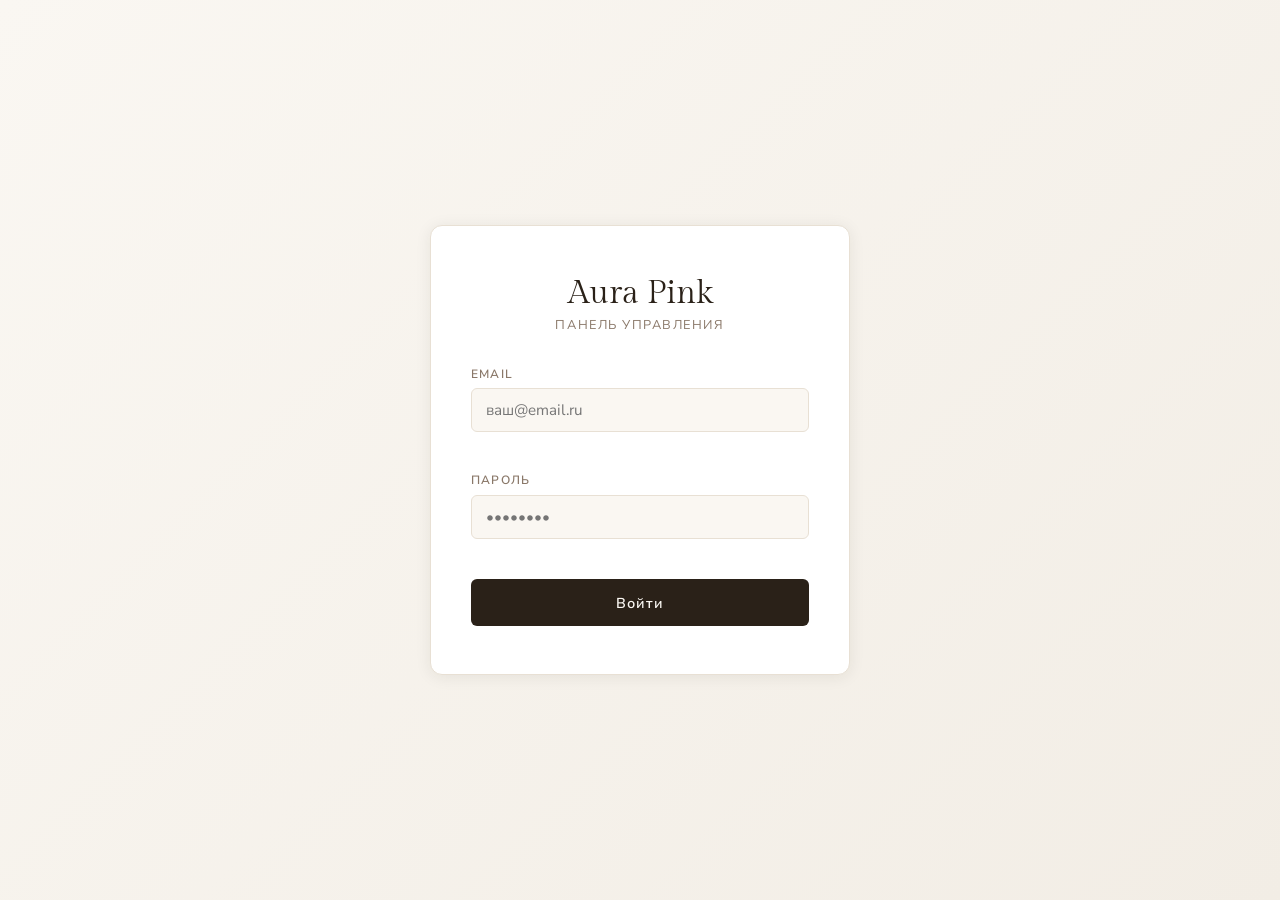
==== admin.html @ f84eacfd "Add files via upload" ====
<!DOCTYPE html>
<html lang="ru">
<head>
  <!-- Yandex.Metrika counter -->
  <script type="text/javascript">
    (function(m,e,t,r,i,k,a){
      m[i]=m[i]||function(){(m[i].a=m[i].a||[]).push(arguments)};
      m[i].l=1*new Date();
      for (var j = 0; j < document.scripts.length; j++) {if (document.scripts[j].src === r) { return; }}
      k=e.createElement(t),a=e.getElementsByTagName(t)[0],k.async=1,k.src=r,a.parentNode.insertBefore(k,a)
    })(window, document,'script','https://mc.yandex.ru/metrika/tag.js?id=109393999','ym');
    ym(109393999, 'init', {ssr:true, webvisor:true, clickmap:true, ecommerce:'dataLayer', referrer: document.referrer, url: location.href, accurateTrackBounce:true, trackLinks:true});
  </script>
  <noscript><div><img src="https://mc.yandex.ru/watch/109393999" style="position:absolute; left:-9999px;" alt="" /></div></noscript>
  <!-- /Yandex.Metrika counter -->
  <meta charset="UTF-8" />
  <meta name="viewport" content="width=device-width, initial-scale=1.0" />
  <title>Aura Pink — Админ панель</title>
  <link rel="preconnect" href="https://fonts.googleapis.com" />
  <link href="https://fonts.googleapis.com/css2?family=Gilda+Display&family=Nunito+Sans:wght@300;400;600&display=swap" rel="stylesheet" />
  <style>
    *, *::before, *::after { box-sizing: border-box; margin: 0; padding: 0; }

    :root {
      --cream:      #FAF7F2;
      --cream-dark: #F2EDE5;
      --parchment:  #E8E0D4;
      --warm-200:   #B8A99A;
      --warm-400:   #8A7869;
      --ink:        #2A2118;
      --ink-soft:   #473A30;
      --rose:       #C4927A;
      --rose-light: #E8C4B4;
      --surface:    #FFFFFF;
      --border:     #E8E0D4;
      --red:        #C0392B;
      --green:      #27AE60;
      --font-display: 'Gilda Display', Georgia, serif;
      --font-body:    'Nunito Sans', sans-serif;
      --radius:     6px;
      --shadow:     0 2px 16px rgba(42,33,24,.08);
    }

    body {
      font-family: var(--font-body);
      background: var(--cream);
      color: var(--ink);
      min-height: 100vh;
    }

    /* ── LOGIN ── */
    #login-screen {
      min-height: 100vh;
      display: flex;
      align-items: center;
      justify-content: center;
      background: linear-gradient(135deg, var(--cream) 0%, var(--cream-dark) 100%);
    }

    .login-card {
      background: var(--surface);
      border: 1px solid var(--border);
      border-radius: 12px;
      padding: 3rem 2.5rem;
      width: 100%;
      max-width: 420px;
      box-shadow: var(--shadow);
      text-align: center;
    }

    .login-logo {
      font-family: var(--font-display);
      font-size: 2rem;
      color: var(--ink);
      margin-bottom: 0.25rem;
    }

    .login-subtitle {
      font-size: 0.8rem;
      letter-spacing: 0.12em;
      text-transform: uppercase;
      color: var(--warm-400);
      margin-bottom: 2rem;
    }

    .login-card label {
      display: block;
      font-size: 0.75rem;
      font-weight: 600;
      letter-spacing: 0.1em;
      text-transform: uppercase;
      color: var(--warm-400);
      margin-bottom: 0.4rem;
      text-align: left;
    }

    .login-card input {
      width: 100%;
      padding: 0.75rem 1rem;
      border: 1.5px solid var(--border);
      border-radius: var(--radius);
      font-family: var(--font-body);
      font-size: 1rem;
      color: var(--ink);
      background: var(--cream);
      margin-bottom: 1.25rem;
      transition: border-color .2s;
    }

    .login-card input:focus {
      outline: none;
      border-color: var(--rose);
    }

    .btn-primary {
      width: 100%;
      padding: 0.85rem;
      background: var(--ink);
      color: var(--cream);
      border: none;
      border-radius: var(--radius);
      font-family: var(--font-body);
      font-size: 0.9rem;
      font-weight: 600;
      letter-spacing: 0.06em;
      cursor: pointer;
      transition: background .2s;
    }

    .btn-primary:hover { background: var(--ink-soft); }

    .login-error {
      color: var(--red);
      font-size: 0.85rem;
      margin-top: 0.75rem;
      display: none;
    }

    /* ── ADMIN ── */
    #admin-screen { display: none; }

    .admin-header {
      background: var(--ink);
      color: var(--cream);
      padding: 1rem 2rem;
      display: flex;
      align-items: center;
      justify-content: space-between;
    }

    .admin-header-logo {
      font-family: var(--font-display);
      font-size: 1.4rem;
    }

    .admin-header-right {
      display: flex;
      align-items: center;
      gap: 1rem;
    }

    .admin-header-right span {
      font-size: 0.8rem;
      color: var(--warm-200);
    }

    .btn-logout {
      padding: 0.4rem 1rem;
      background: transparent;
      color: var(--cream);
      border: 1px solid rgba(255,255,255,.3);
      border-radius: var(--radius);
      font-family: var(--font-body);
      font-size: 0.8rem;
      cursor: pointer;
      transition: border-color .2s;
    }

    .btn-logout:hover { border-color: rgba(255,255,255,.7); }

    .admin-body {
      max-width: 1100px;
      margin: 0 auto;
      padding: 2rem 1.5rem;
    }

    .admin-top {
      display: flex;
      align-items: center;
      justify-content: space-between;
      margin-bottom: 2rem;
    }

    .admin-title {
      font-family: var(--font-display);
      font-size: 1.8rem;
      color: var(--ink);
    }

    .btn-add {
      display: inline-flex;
      align-items: center;
      gap: 0.5rem;
      padding: 0.7rem 1.5rem;
      background: var(--rose);
      color: var(--surface);
      border: none;
      border-radius: var(--radius);
      font-family: var(--font-body);
      font-size: 0.9rem;
      font-weight: 600;
      cursor: pointer;
      transition: background .2s;
    }

    .btn-add:hover { background: #b07e68; }

    /* ── STATS ── */
    .admin-stats {
      display: grid;
      grid-template-columns: repeat(3, 1fr);
      gap: 1rem;
      margin-bottom: 2rem;
    }

    .stat-card {
      background: var(--surface);
      border: 1px solid var(--border);
      border-radius: var(--radius);
      padding: 1.25rem 1.5rem;
    }

    .stat-label {
      font-size: 0.75rem;
      font-weight: 600;
      letter-spacing: 0.1em;
      text-transform: uppercase;
      color: var(--warm-400);
      margin-bottom: 0.4rem;
    }

    .stat-value {
      font-family: var(--font-display);
      font-size: 2rem;
      color: var(--ink);
    }

    /* ── TABLE ── */
    .products-table-wrap {
      background: var(--surface);
      border: 1px solid var(--border);
      border-radius: var(--radius);
      overflow: hidden;
      box-shadow: var(--shadow);
    }

    .products-table {
      width: 100%;
      border-collapse: collapse;
    }

    .products-table th {
      background: var(--cream-dark);
      padding: 0.85rem 1rem;
      text-align: left;
      font-size: 0.72rem;
      font-weight: 600;
      letter-spacing: 0.1em;
      text-transform: uppercase;
      color: var(--warm-400);
      border-bottom: 1px solid var(--border);
    }

    .products-table td {
      padding: 0.9rem 1rem;
      border-bottom: 1px solid var(--parchment);
      vertical-align: middle;
      font-size: 0.9rem;
    }

    .products-table tr:last-child td { border-bottom: none; }
    .products-table tr:hover td { background: var(--cream); }

    .product-thumb {
      width: 52px;
      height: 52px;
      border-radius: 4px;
      object-fit: cover;
      background: var(--parchment);
      display: block;
    }

    .product-thumb-placeholder {
      width: 52px;
      height: 52px;
      border-radius: 4px;
      background: var(--parchment);
      display: flex;
      align-items: center;
      justify-content: center;
      color: var(--warm-200);
      font-size: 1.2rem;
    }

    .badge-in { color: var(--green); font-size: 0.78rem; font-weight: 600; }
    .badge-out { color: var(--red); font-size: 0.78rem; font-weight: 600; }

    .table-actions { display: flex; gap: 0.5rem; }

    .btn-edit, .btn-delete {
      padding: 0.35rem 0.8rem;
      border-radius: 4px;
      font-family: var(--font-body);
      font-size: 0.78rem;
      font-weight: 600;
      cursor: pointer;
      border: 1.5px solid;
      transition: all .2s;
    }

    .btn-edit {
      background: transparent;
      color: var(--ink);
      border-color: var(--warm-200);
    }
    .btn-edit:hover { border-color: var(--ink); }

    .btn-delete {
      background: transparent;
      color: var(--red);
      border-color: rgba(192,57,43,.3);
    }
    .btn-delete:hover { background: var(--red); color: #fff; border-color: var(--red); }

    .empty-state {
      text-align: center;
      padding: 4rem 2rem;
      color: var(--warm-400);
    }

    .empty-state p { margin-bottom: 1rem; font-size: 1rem; }

    /* ── MODAL ── */
    .modal-overlay {
      position: fixed;
      inset: 0;
      background: rgba(42,33,24,.5);
      z-index: 1000;
      display: flex;
      align-items: center;
      justify-content: center;
      padding: 1rem;
      opacity: 0;
      visibility: hidden;
      transition: all .25s;
    }

    .modal-overlay.open {
      opacity: 1;
      visibility: visible;
    }

    .modal {
      background: var(--surface);
      border-radius: 12px;
      width: 100%;
      max-width: 560px;
      max-height: 90vh;
      overflow-y: auto;
      box-shadow: 0 8px 48px rgba(42,33,24,.2);
      transform: translateY(16px);
      transition: transform .25s;
    }

    .modal-overlay.open .modal { transform: translateY(0); }

    .modal-header {
      padding: 1.5rem 2rem;
      border-bottom: 1px solid var(--border);
      display: flex;
      align-items: center;
      justify-content: space-between;
    }

    .modal-title {
      font-family: var(--font-display);
      font-size: 1.4rem;
    }

    .modal-close {
      background: none;
      border: none;
      font-size: 1.4rem;
      color: var(--warm-400);
      cursor: pointer;
      line-height: 1;
      padding: 0.25rem;
    }

    .modal-close:hover { color: var(--ink); }

    .modal-body { padding: 1.5rem 2rem 2rem; }

    .form-row {
      display: grid;
      grid-template-columns: 1fr 1fr;
      gap: 1rem;
    }

    .form-group {
      margin-bottom: 1.25rem;
    }

    .form-group label {
      display: block;
      font-size: 0.75rem;
      font-weight: 600;
      letter-spacing: 0.1em;
      text-transform: uppercase;
      color: var(--warm-400);
      margin-bottom: 0.4rem;
    }

    .form-group input,
    .form-group textarea,
    .form-group select {
      width: 100%;
      padding: 0.7rem 0.9rem;
      border: 1.5px solid var(--border);
      border-radius: var(--radius);
      font-family: var(--font-body);
      font-size: 0.95rem;
      color: var(--ink);
      background: var(--cream);
      transition: border-color .2s;
    }

    .form-group input:focus,
    .form-group textarea:focus,
    .form-group select:focus {
      outline: none;
      border-color: var(--rose);
    }

    .form-group textarea { resize: vertical; min-height: 80px; }

    .form-check {
      display: flex;
      align-items: center;
      gap: 0.6rem;
      cursor: pointer;
      font-size: 0.9rem;
    }

    .form-check input[type=checkbox] {
      width: 18px;
      height: 18px;
      accent-color: var(--rose);
    }

    .modal-footer {
      display: flex;
      gap: 0.75rem;
      justify-content: flex-end;
      padding-top: 1rem;
      border-top: 1px solid var(--border);
      margin-top: 1.5rem;
    }

    .btn-cancel {
      padding: 0.7rem 1.5rem;
      background: transparent;
      color: var(--ink);
      border: 1.5px solid var(--warm-200);
      border-radius: var(--radius);
      font-family: var(--font-body);
      font-size: 0.9rem;
      cursor: pointer;
    }

    .btn-save {
      padding: 0.7rem 1.5rem;
      background: var(--ink);
      color: var(--cream);
      border: none;
      border-radius: var(--radius);
      font-family: var(--font-body);
      font-size: 0.9rem;
      font-weight: 600;
      cursor: pointer;
      transition: background .2s;
    }

    .btn-save:hover { background: var(--ink-soft); }
    .btn-save:disabled { opacity: .6; cursor: not-allowed; }

    /* ── TOAST ── */
    .toast {
      position: fixed;
      bottom: 2rem;
      right: 2rem;
      background: var(--ink);
      color: var(--cream);
      padding: 0.85rem 1.5rem;
      border-radius: var(--radius);
      font-size: 0.9rem;
      z-index: 2000;
      transform: translateY(100px);
      opacity: 0;
      transition: all .3s;
    }

    .toast.show { transform: translateY(0); opacity: 1; }
    .toast.success { background: var(--green); }
    .toast.error { background: var(--red); }

    /* ── IMAGE PREVIEW ── */
    .img-preview {
      margin-top: 0.5rem;
      width: 100%;
      height: 120px;
      border-radius: var(--radius);
      background: var(--parchment);
      background-size: cover;
      background-position: center;
      border: 1px solid var(--border);
      display: flex;
      align-items: center;
      justify-content: center;
      color: var(--warm-200);
      font-size: 0.8rem;
    }

    @media (max-width: 640px) {
      .admin-stats { grid-template-columns: 1fr; }
      .form-row { grid-template-columns: 1fr; }
      .admin-top { flex-direction: column; gap: 1rem; align-items: flex-start; }
      .products-table th:nth-child(2),
      .products-table td:nth-child(2) { display: none; }
    }

    /* ── UPLOAD ── */
    .upload-area {
      border: 2px dashed var(--border);
      border-radius: var(--radius);
      cursor: pointer;
      transition: border-color .2s;
      position: relative;
      overflow: hidden;
      min-height: 130px;
    }
    .upload-area:hover { border-color: var(--rose); }
    .upload-placeholder {
      display: flex;
      flex-direction: column;
      align-items: center;
      justify-content: center;
      gap: 0.5rem;
      padding: 2rem;
      text-align: center;
    }
    .upload-placeholder p { font-size: 0.9rem; color: var(--warm-400); }
    .upload-placeholder span { font-size: 0.75rem; color: var(--warm-200); }
    .img-preview {
      position: relative;
      width: 100%;
      height: 160px;
    }
    .upload-remove {
      position: absolute;
      top: 8px; right: 8px;
      background: rgba(42,33,24,.7);
      color: #fff;
      border: none;
      border-radius: 50%;
      width: 26px; height: 26px;
      font-size: 0.75rem;
      cursor: pointer;
      display: flex; align-items: center; justify-content: center;
    }
    .upload-progress {
      padding: 1rem 1.5rem;
      display: flex;
      flex-direction: column;
      gap: 0.5rem;
      align-items: center;
    }
    .upload-progress-bar {
      width: 100%;
      height: 4px;
      background: var(--parchment);
      border-radius: 2px;
      overflow: hidden;
      position: relative;
    }
    .upload-progress-bar::after {
      content: '';
      position: absolute;
      left: -100%;
      top: 0;
      height: 100%;
      width: 100%;
      background: var(--rose);
      animation: uploadSlide 1s ease-in-out infinite;
    }
    @keyframes uploadSlide {
      to { left: 100%; }
    }
    #upload-progress-text { font-size: 0.8rem; color: var(--warm-400); }

    /* ── TABS ── */
    .admin-tabs {
      display: flex;
      gap: 0;
      border-bottom: 1px solid var(--border);
      margin-bottom: 0;
    }
    .admin-tab {
      padding: 0.75rem 1.5rem;
      background: none;
      border: none;
      border-bottom: 2px solid transparent;
      font-family: var(--font-body);
      font-size: 0.85rem;
      font-weight: 600;
      letter-spacing: 0.06em;
      text-transform: uppercase;
      color: var(--warm-400);
      cursor: pointer;
      transition: color .2s, border-color .2s;
      margin-bottom: -1px;
    }
    .admin-tab.active {
      color: var(--ink);
      border-bottom-color: var(--rose);
    }
    .admin-tab:hover { color: var(--ink); }

    /* ── IMG UPLOAD ── */
    .img-section-block {
      background: var(--surface);
      border: 1px solid var(--border);
      border-radius: var(--radius);
      padding: 1.5rem;
      margin-bottom: 1.5rem;
    }
    .img-upload-grid {
      display: grid;
      grid-template-columns: repeat(3, 1fr);
      gap: 1rem;
    }
    .img-upload-card {
      border: 1px solid var(--border);
      border-radius: var(--radius);
      overflow: hidden;
      background: var(--cream);
    }
    .img-upload-preview {
      width: 100%;
      aspect-ratio: 3/4;
      background: var(--cream-dark);
      background-size: cover;
      background-position: center;
      position: relative;
      display: flex;
      align-items: center;
      justify-content: center;
      color: var(--warm-200);
      font-size: 2rem;
    }
    .img-upload-preview::after {
      content: '📷';
      font-size: 1.5rem;
      opacity: 0.4;
    }
    .img-upload-preview.has-image::after { display: none; }
    .img-upload-info {
      padding: 0.75rem;
      display: flex;
      flex-direction: column;
      gap: 0.5rem;
    }
    .img-upload-name {
      font-size: 0.8rem;
      font-weight: 600;
      color: var(--ink);
    }
    .img-upload-btn {
      padding: 0.4rem 0.75rem;
      background: var(--ink);
      color: var(--cream);
      border: none;
      border-radius: 4px;
      font-family: var(--font-body);
      font-size: 0.75rem;
      font-weight: 600;
      cursor: pointer;
      transition: background .2s;
      text-align: center;
    }
    .img-upload-btn:hover { background: var(--rose); }
    .img-upload-btn:disabled { opacity: .6; cursor: not-allowed; }

    @media (max-width: 640px) {
      .img-upload-grid { grid-template-columns: repeat(2, 1fr); }
    }
  </style>
</head>
<body>

<!-- ── ЭКРАН ВХОДА ── -->
<div id="login-screen">
  <div class="login-card">
    <p class="login-logo">Aura Pink</p>
    <p class="login-subtitle">Панель управления</p>
    <div class="form-group">
      <label for="login-email">Email</label>
      <input type="email" id="login-email" placeholder="ваш@email.ru" autocomplete="email" />
    </div>
    <div class="form-group">
      <label for="login-password">Пароль</label>
      <input type="password" id="login-password" placeholder="••••••••" autocomplete="current-password" />
    </div>
    <button class="btn-primary" id="login-btn">Войти</button>
    <p class="login-error" id="login-error">Неверный email или пароль</p>
  </div>
</div>

<!-- ── АДМИН ПАНЕЛЬ ── -->
<div id="admin-screen">
  <header class="admin-header">
    <a href="index.html" class="admin-header-logo" target="_blank" title="Открыть сайт" style="text-decoration:none;display:inline-flex;align-items:center;gap:0.5rem;opacity:1;transition:opacity .2s;" onmouseover="this.style.opacity='0.7'" onmouseout="this.style.opacity='1'">Aura Pink <svg width="12" height="12" viewBox="0 0 24 24" fill="none" stroke="currentColor" stroke-width="2" style="opacity:.6"><path d="M18 13v6a2 2 0 01-2 2H5a2 2 0 01-2-2V8a2 2 0 012-2h6"/><polyline points="15 3 21 3 21 9"/><line x1="10" y1="14" x2="21" y2="3"/></svg></a>
    <div class="admin-header-right">
      <span id="admin-email-label"></span>
      <button class="btn-logout" id="logout-btn">Выйти</button>
    </div>
  </header>

  <div class="admin-body">
    <!-- Tabs -->
    <div class="admin-tabs">
      <button class="admin-tab active" id="tab-products" onclick="switchTab('products')">Товары</button>
      <button class="admin-tab" id="tab-images" onclick="switchTab('images')">Изображения сайта</button>
      <button class="admin-tab" id="tab-chats" onclick="switchTab('chats')">Чаты <span id="chats-badge" style="display:none;background:#c4a0a0;color:#fff;border-radius:999px;padding:1px 7px;font-size:0.7rem;margin-left:4px;"></span></button>
    </div>

    <div id="products-section">
    <div class="admin-top">
      <h1 class="admin-title">Управление товарами</h1>
      <button class="btn-add" id="add-product-btn">
        <svg width="16" height="16" viewBox="0 0 16 16" fill="none"><path d="M8 3v10M3 8h10" stroke="currentColor" stroke-width="2" stroke-linecap="round"/></svg>
        Добавить товар
      </button>
    </div>

    <div class="admin-stats">
      <div class="stat-card">
        <p class="stat-label">Всего товаров</p>
        <p class="stat-value" id="stat-total">—</p>
      </div>
      <div class="stat-card">
        <p class="stat-label">В наличии</p>
        <p class="stat-value" id="stat-in-stock">—</p>
      </div>
      <div class="stat-card">
        <p class="stat-label">Нет в наличии</p>
        <p class="stat-value" id="stat-out">—</p>
      </div>
    </div>

    <div class="products-table-wrap">
      <table class="products-table">
        <thead>
          <tr>
            <th>Фото</th>
            <th>Название</th>
            <th>Категория</th>
            <th>Цена</th>
            <th>Наличие</th>
            <th>Действия</th>
          </tr>
        </thead>
        <tbody id="products-tbody">
          <tr><td colspan="6"><div class="empty-state"><p>Загрузка...</p></div></td></tr>
        </tbody>
      </table>
    </div>
  </div>
</div>

</div><!-- /products-section -->

<!-- ── СЕКЦИЯ ИЗОБРАЖЕНИЙ САЙТА ── -->
<div id="images-section" style="display:none">
  <div class="admin-body">
    <div class="admin-top">
      <h1 class="admin-title">Изображения сайта</h1>
    </div>
    <p style="color:var(--warm-400);font-size:.9rem;margin-bottom:1.5rem">Загрузите фотографии — они сразу появятся на главной странице.</p>

    <div class="img-section-block">
      <p class="stat-label" style="margin-bottom:1rem">Карточки категорий</p>
      <div class="img-upload-grid">
        <div class="img-upload-card" data-slot="category-dress">
          <div class="img-upload-preview" id="prev-category-dress"></div>
          <div class="img-upload-info">
            <p class="img-upload-name">Платья</p>
            <button class="img-upload-btn">Загрузить фото</button>
            <input type="file" accept="image/*" class="img-file-input" style="display:none" />
          </div>
        </div>
        <div class="img-upload-card" data-slot="category-suit">
          <div class="img-upload-preview" id="prev-category-suit"></div>
          <div class="img-upload-info">
            <p class="img-upload-name">Костюмы</p>
            <button class="img-upload-btn">Загрузить фото</button>
            <input type="file" accept="image/*" class="img-file-input" style="display:none" />
          </div>
        </div>
        <div class="img-upload-card" data-slot="category-blouse">
          <div class="img-upload-preview" id="prev-category-blouse"></div>
          <div class="img-upload-info">
            <p class="img-upload-name">Блузы &amp; Рубашки</p>
            <button class="img-upload-btn">Загрузить фото</button>
            <input type="file" accept="image/*" class="img-file-input" style="display:none" />
          </div>
        </div>
      </div>
    </div>

    <div class="img-section-block">
      <p class="stat-label" style="margin-bottom:1rem">Блок «О марке»</p>
      <div class="img-upload-grid" style="grid-template-columns:repeat(1,280px)">
        <div class="img-upload-card" data-slot="about-main">
          <div class="img-upload-preview" id="prev-about-main"></div>
          <div class="img-upload-info">
            <p class="img-upload-name">Главное фото</p>
            <button class="img-upload-btn">Загрузить фото</button>
            <input type="file" accept="image/*" class="img-file-input" style="display:none" />
          </div>
        </div>
      </div>
    </div>

    <div class="img-section-block">
      <p class="stat-label" style="margin-bottom:1rem">Lookbook SS'26 (карусель)</p>
      <div class="img-upload-grid">
        <div class="img-upload-card" data-slot="look-1">
          <div class="img-upload-preview" id="prev-look-1"></div>
          <div class="img-upload-info"><p class="img-upload-name">Образ 1</p><button class="img-upload-btn">Загрузить фото</button><input type="file" accept="image/*" class="img-file-input" style="display:none" /></div>
        </div>
        <div class="img-upload-card" data-slot="look-2">
          <div class="img-upload-preview" id="prev-look-2"></div>
          <div class="img-upload-info"><p class="img-upload-name">Образ 2</p><button class="img-upload-btn">Загрузить фото</button><input type="file" accept="image/*" class="img-file-input" style="display:none" /></div>
        </div>
        <div class="img-upload-card" data-slot="look-3">
          <div class="img-upload-preview" id="prev-look-3"></div>
          <div class="img-upload-info"><p class="img-upload-name">Образ 3</p><button class="img-upload-btn">Загрузить фото</button><input type="file" accept="image/*" class="img-file-input" style="display:none" /></div>
        </div>
        <div class="img-upload-card" data-slot="look-4">
          <div class="img-upload-preview" id="prev-look-4"></div>
          <div class="img-upload-info"><p class="img-upload-name">Образ 4</p><button class="img-upload-btn">Загрузить фото</button><input type="file" accept="image/*" class="img-file-input" style="display:none" /></div>
        </div>
        <div class="img-upload-card" data-slot="look-5">
          <div class="img-upload-preview" id="prev-look-5"></div>
          <div class="img-upload-info"><p class="img-upload-name">Образ 5</p><button class="img-upload-btn">Загрузить фото</button><input type="file" accept="image/*" class="img-file-input" style="display:none" /></div>
        </div>
        <div class="img-upload-card" data-slot="look-6">
          <div class="img-upload-preview" id="prev-look-6"></div>
          <div class="img-upload-info"><p class="img-upload-name">Образ 6</p><button class="img-upload-btn">Загрузить фото</button><input type="file" accept="image/*" class="img-file-input" style="display:none" /></div>
        </div>
      </div>
    </div>
<!-- ── МОДАЛКА ТОВАРА ── -->
<div class="modal-overlay" id="product-modal">
  <div class="modal">
    <div class="modal-header">
      <h2 class="modal-title" id="modal-title">Добавить товар</h2>
      <button class="modal-close" id="modal-close">✕</button>
    </div>
    <div class="modal-body">
      <input type="hidden" id="product-id" />

      <div class="form-group">
        <label for="product-name">Название *</label>
        <input type="text" id="product-name" placeholder="Платье летнее" />
      </div>

      <div class="form-group">
        <label for="product-description">Описание</label>
        <textarea id="product-description" placeholder="Лёгкое платье из натурального льна..."></textarea>
      </div>

      <div class="form-row">
        <div class="form-group">
          <label for="product-price">Цена (₽) *</label>
          <input type="number" id="product-price" placeholder="12900" min="0" />
        </div>
        <div class="form-group">
          <label for="product-old-price">Старая цена (₽)</label>
          <input type="number" id="product-old-price" placeholder="15000" min="0" />
        </div>
      </div>

      <div class="form-group">
        <label for="product-category">Категория</label>
        <select id="product-category">
          <option value="dress">Платья</option>
          <option value="suit">Костюмы</option>
          <option value="blouse">Блузы</option>
          <option value="skirt">Юбки</option>
          <option value="other">Другое</option>
        </select>
      </div>

      <div class="form-group">
        <label>Фото товара</label>
        <div class="upload-area" id="upload-area">
          <input type="file" id="product-image-file" accept="image/*" style="display:none" />
          <div class="upload-placeholder" id="upload-placeholder">
            <svg width="32" height="32" viewBox="0 0 32 32" fill="none"><path d="M16 4v16M8 12l8-8 8 8" stroke="#B8A99A" stroke-width="1.8" stroke-linecap="round" stroke-linejoin="round"/><path d="M4 24v2a2 2 0 002 2h20a2 2 0 002-2v-2" stroke="#B8A99A" stroke-width="1.8" stroke-linecap="round"/></svg>
            <p>Нажмите или перетащите фото</p>
            <span>JPG, PNG, WEBP до 5 MB</span>
          </div>
          <div class="img-preview" id="img-preview" style="display:none">
            <img id="img-preview-img" src="" alt="" style="width:100%;height:100%;object-fit:cover;border-radius:6px;" />
            <button type="button" class="upload-remove" id="upload-remove">✕</button>
          </div>
          <div class="upload-progress" id="upload-progress" style="display:none">
            <div class="upload-progress-bar" id="upload-progress-bar"></div>
            <span id="upload-progress-text">Загружаем...</span>
          </div>
        </div>
        <input type="hidden" id="product-image" />
      </div>

      <div class="form-group">
        <label class="form-check">
          <input type="checkbox" id="product-in-stock" checked />
          Товар в наличии
        </label>
      </div>

      <div class="modal-footer">
        <button class="btn-cancel" id="modal-cancel">Отмена</button>
        <button class="btn-save" id="modal-save">Сохранить</button>
      </div>
    </div>
  </div>
</div>

<!-- ── TOAST ── -->
<div class="toast" id="toast"></div>

<script>
  const SUPABASE_URL = 'https://acylsytogrgyesrcbthx.supabase.co';
  const SUPABASE_KEY = 'sb_publishable_sTp-NwKK2dqaMjjMDcqDsA_HSl45kVD';

  let accessToken = null;
  let products = [];
  let editingId = null;

  // ── API helpers ──────────────────────────────────────────
  async function apiPost(path, body) {
    const res = await fetch(`${SUPABASE_URL}${path}`, {
      method: 'POST',
      headers: {
        'Content-Type': 'application/json',
        'apikey': SUPABASE_KEY,
        'Authorization': `Bearer ${accessToken || SUPABASE_KEY}`
      },
      body: JSON.stringify(body)
    });
    return res;
  }

  async function apiGet(path) {
    const res = await fetch(`${SUPABASE_URL}${path}`, {
      headers: {
        'apikey': SUPABASE_KEY,
        'Authorization': `Bearer ${accessToken}`
      }
    });
    return res.json();
  }

  async function apiPatch(path, body) {
    return fetch(`${SUPABASE_URL}${path}`, {
      method: 'PATCH',
      headers: {
        'Content-Type': 'application/json',
        'apikey': SUPABASE_KEY,
        'Authorization': `Bearer ${accessToken}`,
        'Prefer': 'return=representation'
      },
      body: JSON.stringify(body)
    });
  }

  async function apiDelete(path) {
    return fetch(`${SUPABASE_URL}${path}`, {
      method: 'DELETE',
      headers: {
        'apikey': SUPABASE_KEY,
        'Authorization': `Bearer ${accessToken}`
      }
    });
  }

  // ── AUTH ─────────────────────────────────────────────────
  document.getElementById('login-btn').addEventListener('click', login);
  document.getElementById('login-password').addEventListener('keydown', e => {
    if (e.key === 'Enter') login();
  });

  async function login() {
    const email = document.getElementById('login-email').value.trim();
    const password = document.getElementById('login-password').value;
    const btn = document.getElementById('login-btn');
    const err = document.getElementById('login-error');

    btn.textContent = 'Входим...';
    btn.disabled = true;
    err.style.display = 'none';

    try {
      const res = await fetch(`${SUPABASE_URL}/auth/v1/token?grant_type=password`, {
        method: 'POST',
        headers: {
          'Content-Type': 'application/json',
          'apikey': SUPABASE_KEY
        },
        body: JSON.stringify({ email, password })
      });

      const data = await res.json();

      if (!res.ok || !data.access_token) {
        throw new Error('Неверные данные');
      }

      accessToken = data.access_token;
      document.getElementById('admin-email-label').textContent = email;
      document.getElementById('login-screen').style.display = 'none';
      document.getElementById('admin-screen').style.display = 'block';
      loadProducts();

    } catch {
      err.style.display = 'block';
    } finally {
      btn.textContent = 'Войти';
      btn.disabled = false;
    }
  }

  document.getElementById('logout-btn').addEventListener('click', () => {
    accessToken = null;
    document.getElementById('admin-screen').style.display = 'none';
    document.getElementById('login-screen').style.display = 'flex';
  });

  // ── PRODUCTS ─────────────────────────────────────────────
  async function loadProducts() {
    const data = await apiGet('/rest/v1/products?order=created_at.desc');
    products = Array.isArray(data) ? data : [];
    renderTable();
    updateStats();
  }

  function updateStats() {
    document.getElementById('stat-total').textContent = products.length;
    document.getElementById('stat-in-stock').textContent = products.filter(p => p.in_stock).length;
    document.getElementById('stat-out').textContent = products.filter(p => !p.in_stock).length;
  }

  function renderTable() {
    const tbody = document.getElementById('products-tbody');

    if (products.length === 0) {
      tbody.innerHTML = `<tr><td colspan="6"><div class="empty-state">
        <p>Товаров пока нет</p>
        <button class="btn-add" onclick="openModal()">Добавить первый товар</button>
      </div></td></tr>`;
      return;
    }

    tbody.innerHTML = products.map(p => `
      <tr>
        <td>
          ${p.image_url
            ? `<img src="${p.image_url}" class="product-thumb" alt="${p.name}" onerror="this.style.display='none'">`
            : `<div class="product-thumb-placeholder">📷</div>`}
        </td>
        <td><strong>${p.name}</strong>${p.description ? `<br><small style="color:#8A7869">${p.description.substring(0,40)}${p.description.length>40?'...':''}</small>` : ''}</td>
        <td>${categoryLabel(p.category)}</td>
        <td>
          <strong>${Number(p.price).toLocaleString('ru-RU')} ₽</strong>
          ${p.old_price ? `<br><small style="text-decoration:line-through;color:#B8A99A">${Number(p.old_price).toLocaleString('ru-RU')} ₽</small>` : ''}
        </td>
        <td>
          ${p.in_stock
            ? `<span class="badge-in">✓ Есть</span>`
            : `<span class="badge-out">✗ Нет</span>`}
        </td>
        <td>
          <div class="table-actions">
            <button class="btn-edit" onclick="openModal('${p.id}')">Изменить</button>
            <button class="btn-delete" onclick="deleteProduct('${p.id}', '${p.name}')">Удалить</button>
          </div>
        </td>
      </tr>
    `).join('');
  }

  function categoryLabel(cat) {
    const map = { dress: 'Платья', suit: 'Костюмы', blouse: 'Блузы', skirt: 'Юбки', other: 'Другое' };
    return map[cat] || cat || '—';
  }

  // ── MODAL ────────────────────────────────────────────────
  document.getElementById('add-product-btn').addEventListener('click', () => openModal());
  document.getElementById('modal-close').addEventListener('click', closeModal);
  document.getElementById('modal-cancel').addEventListener('click', closeModal);
  document.getElementById('modal-save').addEventListener('click', saveProduct);

  document.getElementById('product-modal').addEventListener('click', e => {
    if (e.target === e.currentTarget) closeModal();
  });

  // ── FILE UPLOAD ─────────────────────────────────────────
  const uploadArea = document.getElementById('upload-area');
  const fileInput = document.getElementById('product-image-file');

  uploadArea.addEventListener('click', e => {
    if (e.target.id === 'upload-remove') return;
    fileInput.click();
  });

  uploadArea.addEventListener('dragover', e => {
    e.preventDefault();
    uploadArea.style.borderColor = 'var(--rose)';
  });

  uploadArea.addEventListener('dragleave', () => {
    uploadArea.style.borderColor = '';
  });

  uploadArea.addEventListener('drop', e => {
    e.preventDefault();
    uploadArea.style.borderColor = '';
    const file = e.dataTransfer.files[0];
    if (file) handleFileSelect(file);
  });

  fileInput.addEventListener('change', e => {
    const file = e.target.files[0];
    if (file) handleFileSelect(file);
  });

  document.getElementById('upload-remove').addEventListener('click', () => {
    document.getElementById('product-image').value = '';
    document.getElementById('img-preview').style.display = 'none';
    document.getElementById('upload-placeholder').style.display = 'flex';
    fileInput.value = '';
  });

  function handleFileSelect(file) {
    if (file.size > 5 * 1024 * 1024) {
      showToast('Файл слишком большой (макс 5 MB)', 'error');
      return;
    }
    // Show local preview immediately
    const reader = new FileReader();
    reader.onload = e => {
      document.getElementById('img-preview-img').src = e.target.result;
      document.getElementById('img-preview').style.display = 'block';
      document.getElementById('upload-placeholder').style.display = 'none';
    };
    reader.readAsDataURL(file);
    // Store file for upload on save
    uploadArea._pendingFile = file;
  }

  async function uploadImageIfNeeded() {
    const file = uploadArea._pendingFile;
    if (!file) return document.getElementById('product-image').value || null;

    document.getElementById('upload-progress').style.display = 'flex';
    document.getElementById('img-preview').style.display = 'none';

    try {
      const ext = file.name.split('.').pop();
      const filename = `${Date.now()}-${Math.random().toString(36).slice(2)}.${ext}`;

      const res = await fetch(`${SUPABASE_URL}/storage/v1/object/products/${filename}`, {
        method: 'POST',
        headers: {
          'apikey': SUPABASE_KEY,
          'Authorization': `Bearer ${accessToken}`,
          'Content-Type': file.type,
          'x-upsert': 'true'
        },
        body: file
      });

      if (!res.ok) throw new Error('Ошибка загрузки фото');

      const publicUrl = `${SUPABASE_URL}/storage/v1/object/public/products/${filename}`;
      document.getElementById('product-image').value = publicUrl;
      uploadArea._pendingFile = null;

      document.getElementById('upload-progress').style.display = 'none';
      document.getElementById('img-preview').style.display = 'block';

      return publicUrl;
    } catch (err) {
      document.getElementById('upload-progress').style.display = 'none';
      document.getElementById('img-preview').style.display = 'block';
      showToast('Ошибка загрузки фото', 'error');
      return null;
    }
  }

  function openModal(id = null) {
    editingId = id;
    const modal = document.getElementById('product-modal');
    const title = document.getElementById('modal-title');

    if (id) {
      const p = products.find(x => x.id === id);
      if (!p) return;
      title.textContent = 'Редактировать товар';
      document.getElementById('product-id').value = p.id;
      document.getElementById('product-name').value = p.name;
      document.getElementById('product-description').value = p.description || '';
      document.getElementById('product-price').value = p.price;
      document.getElementById('product-old-price').value = p.old_price || '';
      document.getElementById('product-category').value = p.category || 'dress';
      document.getElementById('product-image').value = p.image_url || '';
      document.getElementById('product-in-stock').checked = p.in_stock;
      uploadArea._pendingFile = null;
      if (p.image_url) {
        document.getElementById('img-preview-img').src = p.image_url;
        document.getElementById('img-preview').style.display = 'block';
        document.getElementById('upload-placeholder').style.display = 'none';
      } else {
        document.getElementById('img-preview').style.display = 'none';
        document.getElementById('upload-placeholder').style.display = 'flex';
      }
    } else {
      title.textContent = 'Добавить товар';
      document.getElementById('product-id').value = '';
      document.getElementById('product-name').value = '';
      document.getElementById('product-description').value = '';
      document.getElementById('product-price').value = '';
      document.getElementById('product-old-price').value = '';
      document.getElementById('product-category').value = 'dress';
      document.getElementById('product-image').value = '';
      document.getElementById('product-in-stock').checked = true;
      document.getElementById('img-preview').style.display = 'none';
      document.getElementById('upload-placeholder').style.display = 'flex';
      uploadArea._pendingFile = null;
    }

    modal.classList.add('open');
  }

  function closeModal() {
    document.getElementById('product-modal').classList.remove('open');
    editingId = null;
  }

  async function saveProduct() {
    const name = document.getElementById('product-name').value.trim();
    const price = parseFloat(document.getElementById('product-price').value);

    if (!name || isNaN(price)) {
      showToast('Заполните название и цену', 'error');
      return;
    }

    const imageUrl = await uploadImageIfNeeded();

    const body = {
      name,
      description: document.getElementById('product-description').value.trim() || null,
      price,
      old_price: parseFloat(document.getElementById('product-old-price').value) || null,
      category: document.getElementById('product-category').value,
      image_url: imageUrl,
      in_stock: document.getElementById('product-in-stock').checked
    };

    const btn = document.getElementById('modal-save');
    btn.disabled = true;
    btn.textContent = 'Сохраняем...';

    try {
      let res;
      if (editingId) {
        res = await apiPatch(`/rest/v1/products?id=eq.${editingId}`, body);
      } else {
        res = await fetch(`${SUPABASE_URL}/rest/v1/products`, {
          method: 'POST',
          headers: {
            'Content-Type': 'application/json',
            'apikey': SUPABASE_KEY,
            'Authorization': `Bearer ${accessToken}`,
            'Prefer': 'return=representation'
          },
          body: JSON.stringify(body)
        });
      }

      if (!res.ok) throw new Error();

      showToast(editingId ? 'Товар обновлён ✓' : 'Товар добавлен ✓', 'success');
      closeModal();
      loadProducts();

    } catch {
      showToast('Ошибка при сохранении', 'error');
    } finally {
      btn.disabled = false;
      btn.textContent = 'Сохранить';
    }
  }

  async function deleteProduct(id, name) {
    if (!confirm(`Удалить товар "${name}"?`)) return;

    try {
      const res = await apiDelete(`/rest/v1/products?id=eq.${id}`);
      if (!res.ok) throw new Error();
      showToast('Товар удалён', 'success');
      loadProducts();
    } catch {
      showToast('Ошибка при удалении', 'error');
    }
  }

  // ── TOAST ────────────────────────────────────────────────
  function showToast(msg, type = '') {
    const toast = document.getElementById('toast');
    toast.textContent = msg;
    toast.className = `toast ${type} show`;
    setTimeout(() => toast.className = 'toast', 3000);
  }

  // ── TABS ─────────────────────────────────────────────────
  function switchTab(tab) {
    document.getElementById('tab-products').classList.toggle('active', tab === 'products');
    document.getElementById('tab-images').classList.toggle('active', tab === 'images');
    document.getElementById('tab-chats').classList.toggle('active', tab === 'chats');
    document.getElementById('products-section').style.display = tab === 'products' ? 'block' : 'none';
    document.getElementById('images-section').style.display = tab === 'images' ? 'block' : 'none';
    document.getElementById('chats-section').style.display = tab === 'chats' ? 'block' : 'none';
    if (tab === 'images') loadSiteImages();
    if (tab === 'chats') loadChats();
  }

  // ── SITE IMAGES ──────────────────────────────────────────
  async function loadSiteImages() {
    try {
      const res = await fetch(`${SUPABASE_URL}/rest/v1/site_images?select=id,image_url`, {
        headers: { 'apikey': SUPABASE_KEY, 'Authorization': `Bearer ${accessToken}` }
      });
      const rows = await res.json();
      rows.forEach(row => {
        if (row.image_url) {
          const prev = document.getElementById(`prev-${row.id}`);
          if (prev) {
            prev.style.backgroundImage = `url('${row.image_url}')`;
            prev.classList.add('has-image');
          }
        }
      });
    } catch(e) { console.error(e); }
  }

  // Upload handler for site images
  document.querySelectorAll('.img-upload-btn').forEach(btn => {
    btn.addEventListener('click', () => {
      const input = btn.closest('.img-upload-card').querySelector('.img-file-input');
      input.click();
    });
  });

  document.querySelectorAll('.img-file-input').forEach(input => {
    input.addEventListener('change', async e => {
      const file = e.target.files[0];
      if (!file) return;
      const slot = input.closest('.img-upload-card').dataset.slot;
      const btn = input.closest('.img-upload-card').querySelector('.img-upload-btn');
      const prev = document.getElementById(`prev-${slot}`);

      btn.textContent = 'Загружаем...';
      btn.disabled = true;

      try {
        // Upload to storage
        const ext = file.name.split('.').pop();
        const filename = `site/${slot}-${Date.now()}.${ext}`;
        const upRes = await fetch(`${SUPABASE_URL}/storage/v1/object/products/${filename}`, {
          method: 'POST',
          headers: {
            'apikey': SUPABASE_KEY,
            'Authorization': `Bearer ${accessToken}`,
            'Content-Type': file.type,
            'x-upsert': 'true'
          },
          body: file
        });
        if (!upRes.ok) throw new Error('Ошибка загрузки');

        const publicUrl = `${SUPABASE_URL}/storage/v1/object/public/products/${filename}`;

        // Save to site_images table
        const dbRes = await fetch(`${SUPABASE_URL}/rest/v1/site_images?id=eq.${slot}`, {
          method: 'PATCH',
          headers: {
            'Content-Type': 'application/json',
            'apikey': SUPABASE_KEY,
            'Authorization': `Bearer ${accessToken}`,
            'Prefer': 'return=representation'
          },
          body: JSON.stringify({ image_url: publicUrl, updated_at: new Date().toISOString() })
        });
        if (!dbRes.ok) throw new Error('Ошибка сохранения');

        // Update preview
        prev.style.backgroundImage = `url('${publicUrl}')`;
        prev.classList.add('has-image');
        showToast('Фото обновлено ✓', 'success');

      } catch(err) {
        showToast('Ошибка: ' + err.message, 'error');
      } finally {
        btn.textContent = 'Загрузить фото';
        btn.disabled = false;
        input.value = '';
      }
    });
  });

</script>


  // ── CHATS ADMIN ──────────────────────────────────────────
  let currentSessionId = null;
  let chatPollInterval = null;
  let lastAdminMsgTime = null;

  const SB_CHAT = 'https://acylsytogrgyesrcbthx.supabase.co';
  const SB_CHAT_KEY = 'sb_publishable_sTp-NwKK2dqaMjjMDcqDsA_HSl45kVD';
  const chatHeaders = {
    'apikey': SB_CHAT_KEY,
    'Authorization': `Bearer ${SB_CHAT_KEY}`,
    'Content-Type': 'application/json',
    'Prefer': 'return=representation'
  };

  async function loadChats() {
    try {
      const r = await fetch(`${SB_CHAT}/rest/v1/chat_sessions?order=updated_at.desc`, { headers: chatHeaders });
      const sessions = await r.json();
      const list = document.getElementById('chat-sessions-list');
      if (!list) return;

      const openCount = sessions.filter(s => s.status === 'open').length;
      const badge = document.getElementById('chats-badge');
      if (badge) { badge.textContent = openCount; badge.style.display = openCount > 0 ? 'inline' : 'none'; }

      list.innerHTML = sessions.length === 0 ? '<p style="padding:1rem;color:#aaa;font-size:0.85rem;">Нет обращений</p>' : '';
      sessions.forEach((s, i) => {
        const clientNum = s.client_id.replace('client_', '#').slice(0, 12);
        const div = document.createElement('div');
        div.style.cssText = `padding:0.85rem 1rem;cursor:pointer;border-bottom:1px solid var(--color-border,#e8e0d8);transition:background 0.15s;${currentSessionId === s.id ? 'background:#f5f0eb;' : ''}`;
        div.innerHTML = `
          <div style="display:flex;justify-content:space-between;align-items:center;margin-bottom:0.25rem;">
            <span style="font-weight:600;font-size:0.85rem;">Клиент ${clientNum}</span>
            <span style="font-size:0.7rem;padding:2px 8px;border-radius:999px;background:${s.status === 'open' ? '#dcfce7' : '#f1f5f9'};color:${s.status === 'open' ? '#166534' : '#64748b'};">${s.status === 'open' ? 'Открыт' : 'Закрыт'}</span>
          </div>
          <p style="font-size:0.8rem;color:#888;white-space:nowrap;overflow:hidden;text-overflow:ellipsis;">${s.last_message || 'Нет сообщений'}</p>`;
        div.onmouseenter = () => { if (currentSessionId !== s.id) div.style.background = '#faf8f6'; };
        div.onmouseleave = () => { if (currentSessionId !== s.id) div.style.background = ''; };
        div.onclick = () => openChat(s);
        list.appendChild(div);
      });
    } catch(e) { console.error('loadChats error', e); }
  }

  async function openChat(session) {
    currentSessionId = session.id;
    lastAdminMsgTime = null;
    if (chatPollInterval) clearInterval(chatPollInterval);

    const title = document.getElementById('chat-header-title');
    const closeBtn = document.getElementById('close-chat-btn');
    const replyArea = document.getElementById('admin-reply-area');
    const clientNum = session.client_id.replace('client_', '#').slice(0, 12);

    if (title) title.textContent = `Клиент ${clientNum} — ${session.status === 'open' ? 'открыт' : 'закрыт'}`;
    if (closeBtn) closeBtn.style.display = session.status === 'open' ? 'inline-block' : 'none';
    if (replyArea) replyArea.style.display = session.status === 'open' ? 'flex' : 'none';

    await renderChatMessages(session.id);
    loadChats();

    // Polling новых сообщений
    chatPollInterval = setInterval(() => renderNewMessages(session.id), 3000);
  }

  async function renderChatMessages(sid) {
    const box = document.getElementById('admin-messages');
    if (!box) return;
    const r = await fetch(`${SB_CHAT}/rest/v1/chat_messages?session_id=eq.${sid}&order=created_at.asc`, { headers: chatHeaders });
    const msgs = await r.json();
    box.innerHTML = '';
    msgs.forEach(m => appendAdminMsg(m));
    if (msgs.length > 0) lastAdminMsgTime = msgs[msgs.length - 1].created_at;
    box.scrollTop = box.scrollHeight;
  }

  async function renderNewMessages(sid) {
    if (!lastAdminMsgTime) return;
    const r = await fetch(`${SB_CHAT}/rest/v1/chat_messages?session_id=eq.${sid}&created_at=gt.${encodeURIComponent(lastAdminMsgTime)}&order=created_at.asc`, { headers: chatHeaders });
    const msgs = await r.json();
    const box = document.getElementById('admin-messages');
    msgs.forEach(m => { appendAdminMsg(m); lastAdminMsgTime = m.created_at; });
    if (msgs.length > 0 && box) box.scrollTop = box.scrollHeight;
  }

  function appendAdminMsg(m) {
    const box = document.getElementById('admin-messages');
    if (!box) return;
    const isClient = m.sender === 'client';
    const div = document.createElement('div');
    div.style.cssText = `display:flex;justify-content:${isClient ? 'flex-start' : 'flex-end'};`;
    const bubble = document.createElement('div');
    bubble.style.cssText = `max-width:70%;padding:0.6rem 0.9rem;border-radius:${isClient ? '4px 12px 12px 12px' : '12px 4px 12px 12px'};background:${isClient ? '#f5f0eb' : 'var(--ink,#2c2420)'};color:${isClient ? 'var(--ink,#2c2420)' : '#fff'};font-size:0.875rem;line-height:1.4;`;
    bubble.textContent = m.text;
    div.appendChild(bubble);
    box.appendChild(div);
  }

  async function sendAdminReply() {
    const input = document.getElementById('admin-reply-input');
    const text = input.value.trim();
    if (!text || !currentSessionId) return;
    input.value = '';
    try {
      await fetch(`${SB_CHAT}/rest/v1/chat_messages`, {
        method: 'POST', headers: chatHeaders,
        body: JSON.stringify({ session_id: currentSessionId, sender: 'admin', text })
      });
      await fetch(`${SB_CHAT}/rest/v1/chat_sessions?id=eq.${currentSessionId}`, {
        method: 'PATCH', headers: chatHeaders,
        body: JSON.stringify({ last_message: '✓ ' + text, updated_at: new Date().toISOString() })
      });
      await renderNewMessages(currentSessionId);
    } catch(e) { console.error('Reply error', e); }
  }

  document.addEventListener('keydown', e => {
    if (e.key === 'Enter' && document.activeElement?.id === 'admin-reply-input') sendAdminReply();
  });

  async function closeCurrentChat() {
    if (!currentSessionId) return;
    await fetch(`${SB_CHAT}/rest/v1/chat_sessions?id=eq.${currentSessionId}`, {
      method: 'PATCH', headers: chatHeaders,
      body: JSON.stringify({ status: 'closed' })
    });
    document.getElementById('close-chat-btn').style.display = 'none';
    document.getElementById('admin-reply-area').style.display = 'none';
    document.getElementById('chat-header-title').textContent += ' — закрыт';
    loadChats();
  }

  <!-- ─── КНОПКА НАВЕРХ ────────────────────────────────── -->
  <button class="back-to-top" id="back-to-top" aria-label="Наверх">
    <svg width="16" height="16" viewBox="0 0 24 24" fill="none" stroke="currentColor" stroke-width="2.5"><polyline points="18 15 12 9 6 15"/></svg>
  </button>

<div id="chats-section" style="display:none; padding: 2rem var(--container-pad);">
  <div class="admin-top" style="margin-bottom:1.5rem;">
    <h1 class="admin-title">Чаты поддержки</h1>
    <button onclick="loadChats()" style="background:var(--ink);color:#fff;border:none;padding:0.6rem 1.2rem;border-radius:8px;cursor:pointer;font-size:0.85rem;">Обновить</button>
  </div>

  <div style="display:grid;grid-template-columns:300px 1fr;gap:1.5rem;height:calc(100vh - 220px);">
    <!-- Список сессий -->
    <div style="border:1px solid var(--color-border,#e8e0d8);border-radius:12px;overflow:hidden;display:flex;flex-direction:column;">
      <div style="padding:1rem;border-bottom:1px solid var(--color-border,#e8e0d8);font-weight:600;font-size:0.85rem;color:var(--ink);background:#faf8f6;">Обращения</div>
      <div id="chat-sessions-list" style="flex:1;overflow-y:auto;"></div>
    </div>

    <!-- Окно чата -->
    <div style="border:1px solid var(--color-border,#e8e0d8);border-radius:12px;overflow:hidden;display:flex;flex-direction:column;">
      <div id="chat-header" style="padding:1rem 1.25rem;border-bottom:1px solid var(--color-border,#e8e0d8);background:#faf8f6;display:flex;align-items:center;justify-content:space-between;">
        <span id="chat-header-title" style="font-weight:600;font-size:0.9rem;color:var(--ink);">Выберите обращение</span>
        <button id="close-chat-btn" onclick="closeCurrentChat()" style="display:none;background:#fee2e2;color:#b91c1c;border:none;padding:0.4rem 0.9rem;border-radius:6px;cursor:pointer;font-size:0.8rem;">Закрыть обращение</button>
      </div>
      <div id="admin-messages" style="flex:1;overflow-y:auto;padding:1rem;display:flex;flex-direction:column;gap:0.6rem;">
        <p style="color:#aaa;text-align:center;margin:auto;">Выберите чат слева</p>
      </div>
      <div id="admin-reply-area" style="display:none;padding:0.75rem;border-top:1px solid var(--color-border,#e8e0d8);display:none;gap:0.5rem;align-items:center;">
        <input id="admin-reply-input" placeholder="Ответить клиенту…" style="flex:1;padding:0.6rem 0.9rem;border:1px solid var(--color-border,#e8e0d8);border-radius:8px;font-size:0.9rem;outline:none;" />
        <button onclick="sendAdminReply()" style="background:var(--ink);color:#fff;border:none;padding:0.6rem 1rem;border-radius:8px;cursor:pointer;font-size:0.85rem;">Отправить</button>
      </div>
    </div>
  </div>
</div>

  <script>
    const _btt = document.getElementById('back-to-top');
    if (_btt) {
      window.addEventListener('scroll', () => {
        _btt.classList.toggle('visible', window.scrollY > 300);
      }, { passive: true });
      _btt.addEventListener('click', () => window.scrollTo({ top: 0, behavior: 'smooth' }));
    }
  </script>
</body>
</html>
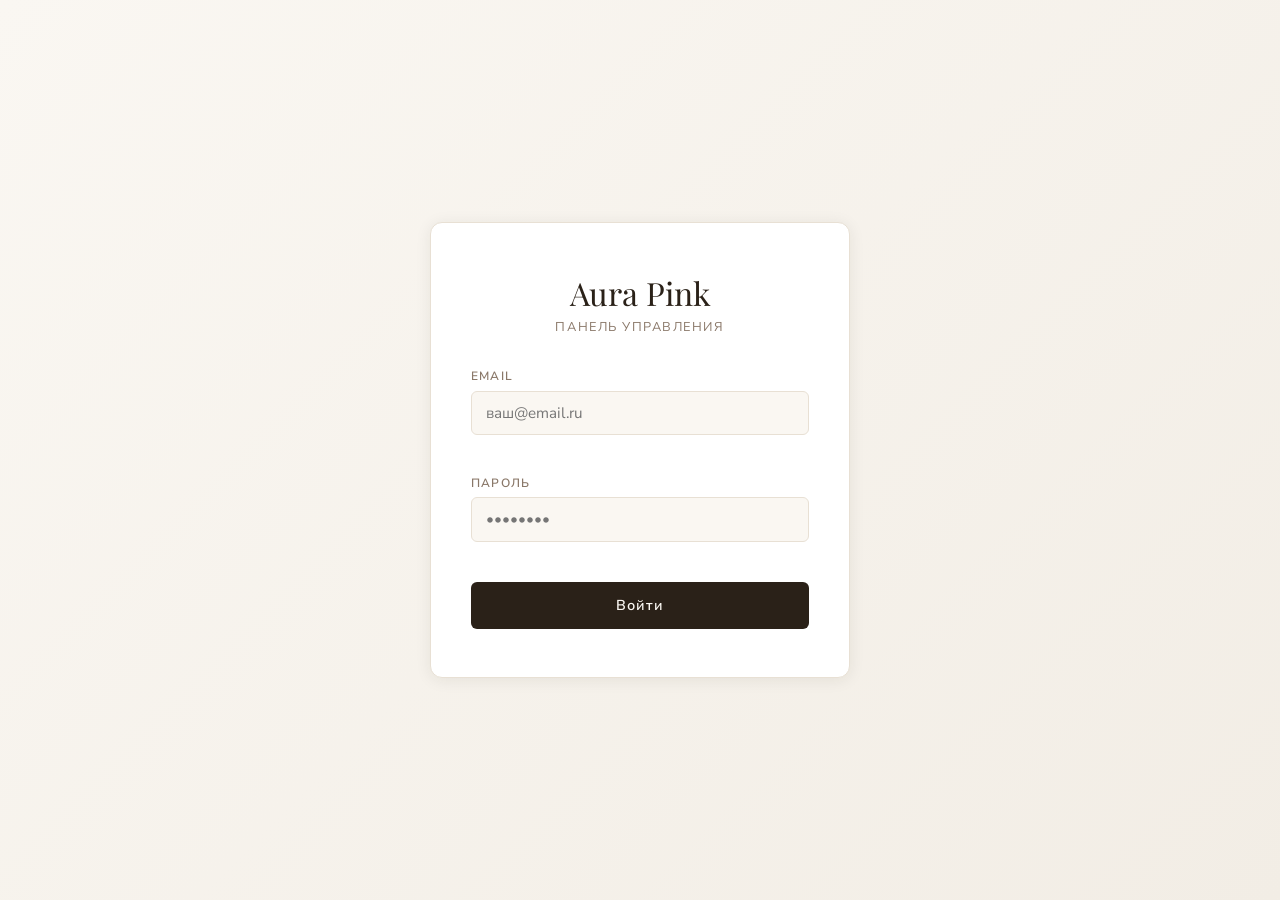
==== commit 1b1fb0e1: "Add files via upload" ====
--- a/admin.html
+++ b/admin.html
@@ -17,7 +17,7 @@
   <meta name="viewport" content="width=device-width, initial-scale=1.0" />
   <title>Aura Pink — Админ панель</title>
   <link rel="preconnect" href="https://fonts.googleapis.com" />
-  <link href="https://fonts.googleapis.com/css2?family=Gilda+Display&family=Nunito+Sans:wght@300;400;600&display=swap" rel="stylesheet" />
+  <link href="https://fonts.googleapis.com/css2?family=Playfair+Display:ital,wght@0,400;0,600;0,700;1,400;1,600&family=Nunito+Sans:wght@300;400;600&display=swap" rel="stylesheet" />
   <style>
     *, *::before, *::after { box-sizing: border-box; margin: 0; padding: 0; }
 
@@ -35,7 +35,7 @@
       --border:     #E8E0D4;
       --red:        #C0392B;
       --green:      #27AE60;
-      --font-display: 'Gilda Display', Georgia, serif;
+      --font-display: 'Playfair Display', Georgia, serif;
       --font-body:    'Nunito Sans', sans-serif;
       --radius:     6px;
       --shadow:     0 2px 16px rgba(42,33,24,.08);
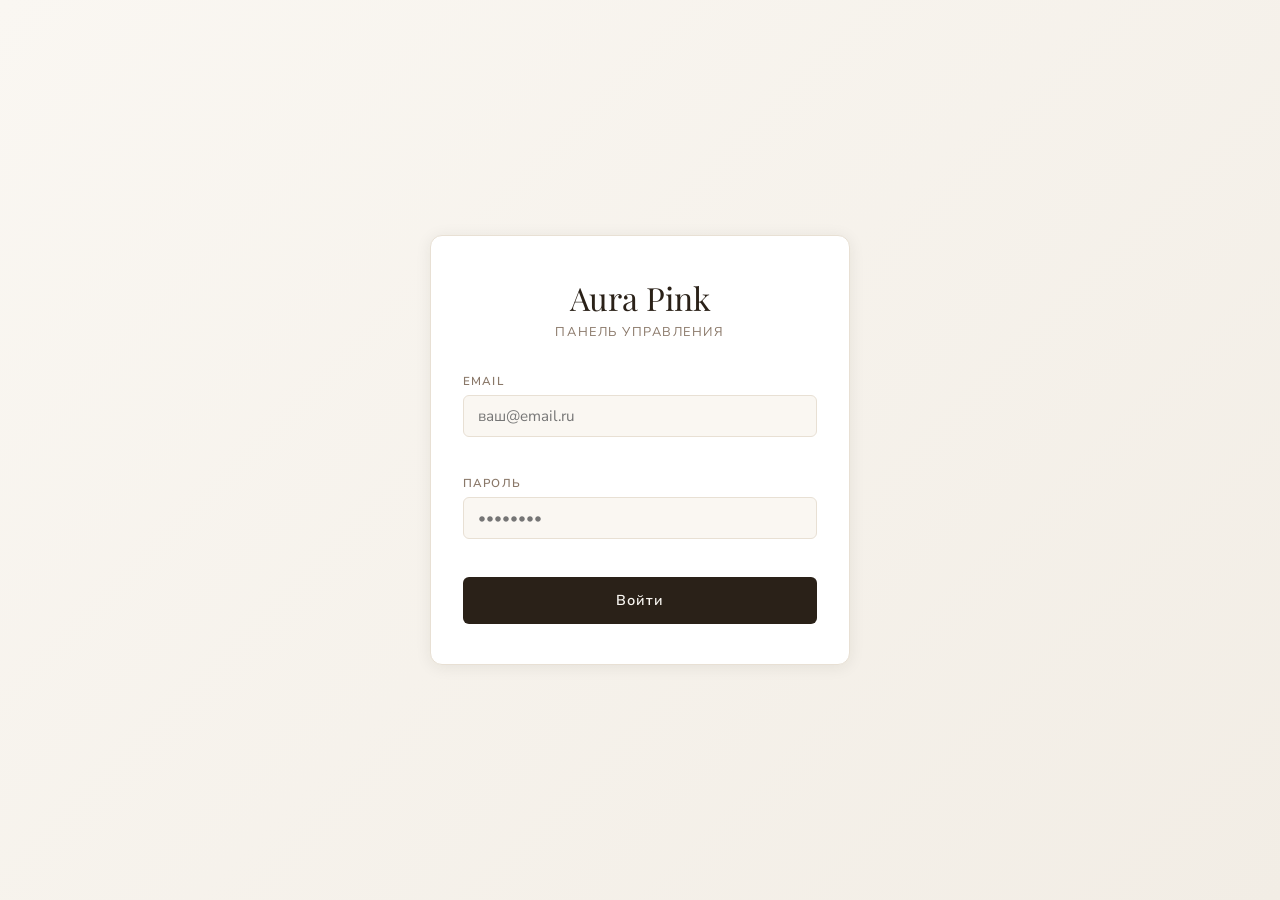
==== commit f215dfbe: "Add files via upload" ====
--- a/admin.html
+++ b/admin.html
@@ -1,18 +1,6 @@
 <!DOCTYPE html>
 <html lang="ru">
 <head>
-  <!-- Yandex.Metrika counter -->
-  <script type="text/javascript">
-    (function(m,e,t,r,i,k,a){
-      m[i]=m[i]||function(){(m[i].a=m[i].a||[]).push(arguments)};
-      m[i].l=1*new Date();
-      for (var j = 0; j < document.scripts.length; j++) {if (document.scripts[j].src === r) { return; }}
-      k=e.createElement(t),a=e.getElementsByTagName(t)[0],k.async=1,k.src=r,a.parentNode.insertBefore(k,a)
-    })(window, document,'script','https://mc.yandex.ru/metrika/tag.js?id=109393999','ym');
-    ym(109393999, 'init', {ssr:true, webvisor:true, clickmap:true, ecommerce:'dataLayer', referrer: document.referrer, url: location.href, accurateTrackBounce:true, trackLinks:true});
-  </script>
-  <noscript><div><img src="https://mc.yandex.ru/watch/109393999" style="position:absolute; left:-9999px;" alt="" /></div></noscript>
-  <!-- /Yandex.Metrika counter -->
   <meta charset="UTF-8" />
   <meta name="viewport" content="width=device-width, initial-scale=1.0" />
   <title>Aura Pink — Админ панель</title>
@@ -41,674 +29,172 @@
       --shadow:     0 2px 16px rgba(42,33,24,.08);
     }
 
-    body {
-      font-family: var(--font-body);
-      background: var(--cream);
-      color: var(--ink);
-      min-height: 100vh;
-    }
-
-    /* ── LOGIN ── */
+    body { font-family: var(--font-body); background: var(--cream); color: var(--ink); min-height: 100vh; }
+
+    /* LOGIN */
     #login-screen {
       min-height: 100vh;
-      display: flex;
-      align-items: center;
-      justify-content: center;
+      display: flex; align-items: center; justify-content: center;
       background: linear-gradient(135deg, var(--cream) 0%, var(--cream-dark) 100%);
+      padding: 1rem;
     }
-
     .login-card {
-      background: var(--surface);
-      border: 1px solid var(--border);
-      border-radius: 12px;
-      padding: 3rem 2.5rem;
-      width: 100%;
-      max-width: 420px;
-      box-shadow: var(--shadow);
-      text-align: center;
+      background: var(--surface); border: 1px solid var(--border);
+      border-radius: 12px; padding: 2.5rem 2rem;
+      width: 100%; max-width: 420px; box-shadow: var(--shadow); text-align: center;
     }
-
-    .login-logo {
-      font-family: var(--font-display);
-      font-size: 2rem;
-      color: var(--ink);
-      margin-bottom: 0.25rem;
+    .login-logo { font-family: var(--font-display); font-size: 2rem; color: var(--ink); margin-bottom: 0.25rem; }
+    .login-subtitle { font-size: 0.8rem; letter-spacing: 0.12em; text-transform: uppercase; color: var(--warm-400); margin-bottom: 2rem; }
+    .login-card label { display: block; font-size: 0.75rem; font-weight: 600; letter-spacing: 0.1em; text-transform: uppercase; color: var(--warm-400); margin-bottom: 0.4rem; text-align: left; }
+    .login-card input { width: 100%; padding: 0.75rem 1rem; border: 1.5px solid var(--border); border-radius: var(--radius); font-family: var(--font-body); font-size: 1rem; color: var(--ink); background: var(--cream); margin-bottom: 1.25rem; transition: border-color .2s; }
+    .login-card input:focus { outline: none; border-color: var(--rose); }
+    .btn-primary { width: 100%; padding: 0.85rem; background: var(--ink); color: var(--cream); border: none; border-radius: var(--radius); font-family: var(--font-body); font-size: 0.9rem; font-weight: 600; letter-spacing: 0.06em; cursor: pointer; transition: background .2s; }
+    .btn-primary:hover { background: var(--ink-soft); }
+    .login-error { color: var(--red); font-size: 0.85rem; margin-top: 0.75rem; display: none; }
+
+    /* ADMIN */
+    #admin-screen { display: none; }
+
+    .admin-header {
+      background: var(--ink); color: var(--cream);
+      padding: 0.75rem 1rem;
+      display: flex; align-items: center; justify-content: space-between;
+      flex-wrap: wrap; gap: 0.5rem;
     }
-
-    .login-subtitle {
-      font-size: 0.8rem;
-      letter-spacing: 0.12em;
-      text-transform: uppercase;
-      color: var(--warm-400);
-      margin-bottom: 2rem;
-    }
-
-    .login-card label {
-      display: block;
-      font-size: 0.75rem;
-      font-weight: 600;
-      letter-spacing: 0.1em;
-      text-transform: uppercase;
-      color: var(--warm-400);
-      margin-bottom: 0.4rem;
-      text-align: left;
-    }
-
-    .login-card input {
-      width: 100%;
-      padding: 0.75rem 1rem;
-      border: 1.5px solid var(--border);
-      border-radius: var(--radius);
-      font-family: var(--font-body);
-      font-size: 1rem;
-      color: var(--ink);
-      background: var(--cream);
-      margin-bottom: 1.25rem;
-      transition: border-color .2s;
-    }
-
-    .login-card input:focus {
-      outline: none;
-      border-color: var(--rose);
-    }
-
-    .btn-primary {
-      width: 100%;
-      padding: 0.85rem;
-      background: var(--ink);
-      color: var(--cream);
-      border: none;
-      border-radius: var(--radius);
-      font-family: var(--font-body);
-      font-size: 0.9rem;
-      font-weight: 600;
-      letter-spacing: 0.06em;
-      cursor: pointer;
-      transition: background .2s;
-    }
-
-    .btn-primary:hover { background: var(--ink-soft); }
-
-    .login-error {
-      color: var(--red);
-      font-size: 0.85rem;
-      margin-top: 0.75rem;
-      display: none;
-    }
-
-    /* ── ADMIN ── */
-    #admin-screen { display: none; }
-
-    .admin-header {
-      background: var(--ink);
-      color: var(--cream);
-      padding: 1rem 2rem;
-      display: flex;
-      align-items: center;
-      justify-content: space-between;
-    }
-
-    .admin-header-logo {
-      font-family: var(--font-display);
-      font-size: 1.4rem;
-    }
-
-    .admin-header-right {
-      display: flex;
-      align-items: center;
-      gap: 1rem;
-    }
-
-    .admin-header-right span {
-      font-size: 0.8rem;
-      color: var(--warm-200);
-    }
-
-    .btn-logout {
-      padding: 0.4rem 1rem;
-      background: transparent;
-      color: var(--cream);
-      border: 1px solid rgba(255,255,255,.3);
-      border-radius: var(--radius);
-      font-family: var(--font-body);
-      font-size: 0.8rem;
-      cursor: pointer;
-      transition: border-color .2s;
-    }
-
+    .admin-header-logo { font-family: var(--font-display); font-size: 1.2rem; text-decoration: none; color: var(--cream); display: inline-flex; align-items: center; gap: 0.4rem; }
+    .admin-header-right { display: flex; align-items: center; gap: 0.75rem; }
+    .admin-header-right span { font-size: 0.75rem; color: var(--warm-200); max-width: 160px; overflow: hidden; text-overflow: ellipsis; white-space: nowrap; }
+    .btn-logout { padding: 0.35rem 0.85rem; background: transparent; color: var(--cream); border: 1px solid rgba(255,255,255,.3); border-radius: var(--radius); font-family: var(--font-body); font-size: 0.8rem; cursor: pointer; white-space: nowrap; }
     .btn-logout:hover { border-color: rgba(255,255,255,.7); }
 
-    .admin-body {
-      max-width: 1100px;
-      margin: 0 auto;
-      padding: 2rem 1.5rem;
-    }
-
-    .admin-top {
-      display: flex;
-      align-items: center;
-      justify-content: space-between;
-      margin-bottom: 2rem;
-    }
-
-    .admin-title {
-      font-family: var(--font-display);
-      font-size: 1.8rem;
-      color: var(--ink);
-    }
-
-    .btn-add {
-      display: inline-flex;
-      align-items: center;
-      gap: 0.5rem;
-      padding: 0.7rem 1.5rem;
-      background: var(--rose);
-      color: var(--surface);
-      border: none;
-      border-radius: var(--radius);
-      font-family: var(--font-body);
-      font-size: 0.9rem;
-      font-weight: 600;
-      cursor: pointer;
-      transition: background .2s;
-    }
-
+    /* TABS */
+    .admin-tabs { display: flex; border-bottom: 1px solid var(--border); overflow-x: auto; -webkit-overflow-scrolling: touch; }
+    .admin-tab { flex-shrink: 0; padding: 0.75rem 1rem; background: none; border: none; border-bottom: 2px solid transparent; font-family: var(--font-body); font-size: 0.8rem; font-weight: 600; letter-spacing: 0.06em; text-transform: uppercase; color: var(--warm-400); cursor: pointer; transition: color .2s, border-color .2s; margin-bottom: -1px; white-space: nowrap; }
+    .admin-tab.active { color: var(--ink); border-bottom-color: var(--rose); }
+    .admin-tab:hover { color: var(--ink); }
+
+    /* BODY */
+    .admin-body { max-width: 1100px; margin: 0 auto; padding: 1.25rem 1rem; }
+
+    .admin-top { display: flex; align-items: flex-start; justify-content: space-between; gap: 1rem; margin-bottom: 1.5rem; flex-wrap: wrap; }
+    .admin-title { font-family: var(--font-display); font-size: 1.6rem; color: var(--ink); }
+
+    .btn-add { display: inline-flex; align-items: center; gap: 0.5rem; padding: 0.65rem 1.25rem; background: var(--rose); color: var(--surface); border: none; border-radius: var(--radius); font-family: var(--font-body); font-size: 0.85rem; font-weight: 600; cursor: pointer; transition: background .2s; white-space: nowrap; }
     .btn-add:hover { background: #b07e68; }
 
-    /* ── STATS ── */
-    .admin-stats {
-      display: grid;
-      grid-template-columns: repeat(3, 1fr);
-      gap: 1rem;
-      margin-bottom: 2rem;
-    }
-
-    .stat-card {
-      background: var(--surface);
-      border: 1px solid var(--border);
-      border-radius: var(--radius);
-      padding: 1.25rem 1.5rem;
-    }
-
-    .stat-label {
-      font-size: 0.75rem;
-      font-weight: 600;
-      letter-spacing: 0.1em;
-      text-transform: uppercase;
-      color: var(--warm-400);
-      margin-bottom: 0.4rem;
-    }
-
-    .stat-value {
-      font-family: var(--font-display);
-      font-size: 2rem;
-      color: var(--ink);
-    }
-
-    /* ── TABLE ── */
-    .products-table-wrap {
-      background: var(--surface);
-      border: 1px solid var(--border);
-      border-radius: var(--radius);
-      overflow: hidden;
-      box-shadow: var(--shadow);
-    }
-
-    .products-table {
-      width: 100%;
-      border-collapse: collapse;
-    }
-
-    .products-table th {
-      background: var(--cream-dark);
-      padding: 0.85rem 1rem;
-      text-align: left;
-      font-size: 0.72rem;
-      font-weight: 600;
-      letter-spacing: 0.1em;
-      text-transform: uppercase;
-      color: var(--warm-400);
-      border-bottom: 1px solid var(--border);
-    }
-
-    .products-table td {
-      padding: 0.9rem 1rem;
-      border-bottom: 1px solid var(--parchment);
-      vertical-align: middle;
-      font-size: 0.9rem;
-    }
-
+    /* STATS */
+    .admin-stats { display: grid; grid-template-columns: repeat(3, 1fr); gap: 0.75rem; margin-bottom: 1.5rem; }
+    .stat-card { background: var(--surface); border: 1px solid var(--border); border-radius: var(--radius); padding: 1rem 1.25rem; }
+    .stat-label { font-size: 0.72rem; font-weight: 600; letter-spacing: 0.1em; text-transform: uppercase; color: var(--warm-400); margin-bottom: 0.3rem; }
+    .stat-value { font-family: var(--font-display); font-size: 1.8rem; color: var(--ink); }
+
+    /* TABLE */
+    .products-table-wrap { background: var(--surface); border: 1px solid var(--border); border-radius: var(--radius); overflow-x: auto; box-shadow: var(--shadow); }
+    .products-table { width: 100%; border-collapse: collapse; min-width: 500px; }
+    .products-table th { background: var(--cream-dark); padding: 0.75rem 0.75rem; text-align: left; font-size: 0.7rem; font-weight: 600; letter-spacing: 0.1em; text-transform: uppercase; color: var(--warm-400); border-bottom: 1px solid var(--border); }
+    .products-table td { padding: 0.8rem 0.75rem; border-bottom: 1px solid var(--parchment); vertical-align: middle; font-size: 0.85rem; }
     .products-table tr:last-child td { border-bottom: none; }
-    .products-table tr:hover td { background: var(--cream); }
-
-    .product-thumb {
-      width: 52px;
-      height: 52px;
-      border-radius: 4px;
-      object-fit: cover;
-      background: var(--parchment);
-      display: block;
-    }
-
-    .product-thumb-placeholder {
-      width: 52px;
-      height: 52px;
-      border-radius: 4px;
-      background: var(--parchment);
-      display: flex;
-      align-items: center;
-      justify-content: center;
-      color: var(--warm-200);
-      font-size: 1.2rem;
-    }
-
-    .badge-in { color: var(--green); font-size: 0.78rem; font-weight: 600; }
-    .badge-out { color: var(--red); font-size: 0.78rem; font-weight: 600; }
-
-    .table-actions { display: flex; gap: 0.5rem; }
-
-    .btn-edit, .btn-delete {
-      padding: 0.35rem 0.8rem;
-      border-radius: 4px;
-      font-family: var(--font-body);
-      font-size: 0.78rem;
-      font-weight: 600;
-      cursor: pointer;
-      border: 1.5px solid;
-      transition: all .2s;
-    }
-
-    .btn-edit {
-      background: transparent;
-      color: var(--ink);
-      border-color: var(--warm-200);
-    }
+    .product-thumb { width: 48px; height: 48px; border-radius: 4px; object-fit: cover; background: var(--parchment); display: block; }
+    .product-thumb-placeholder { width: 48px; height: 48px; border-radius: 4px; background: var(--parchment); display: flex; align-items: center; justify-content: center; color: var(--warm-200); font-size: 1.1rem; }
+    .badge-in { color: var(--green); font-size: 0.75rem; font-weight: 600; }
+    .badge-out { color: var(--red); font-size: 0.75rem; font-weight: 600; }
+    .table-actions { display: flex; gap: 0.4rem; flex-wrap: wrap; }
+    .btn-edit, .btn-delete { padding: 0.3rem 0.7rem; border-radius: 4px; font-family: var(--font-body); font-size: 0.75rem; font-weight: 600; cursor: pointer; border: 1.5px solid; transition: all .2s; white-space: nowrap; }
+    .btn-edit { background: transparent; color: var(--ink); border-color: var(--warm-200); }
     .btn-edit:hover { border-color: var(--ink); }
-
-    .btn-delete {
-      background: transparent;
-      color: var(--red);
-      border-color: rgba(192,57,43,.3);
-    }
+    .btn-delete { background: transparent; color: var(--red); border-color: rgba(192,57,43,.3); }
     .btn-delete:hover { background: var(--red); color: #fff; border-color: var(--red); }
-
-    .empty-state {
-      text-align: center;
-      padding: 4rem 2rem;
-      color: var(--warm-400);
-    }
-
+    .empty-state { text-align: center; padding: 3rem 2rem; color: var(--warm-400); }
     .empty-state p { margin-bottom: 1rem; font-size: 1rem; }
 
-    /* ── MODAL ── */
-    .modal-overlay {
-      position: fixed;
-      inset: 0;
-      background: rgba(42,33,24,.5);
-      z-index: 1000;
-      display: flex;
-      align-items: center;
-      justify-content: center;
-      padding: 1rem;
-      opacity: 0;
-      visibility: hidden;
-      transition: all .25s;
-    }
-
-    .modal-overlay.open {
-      opacity: 1;
-      visibility: visible;
-    }
-
-    .modal {
-      background: var(--surface);
-      border-radius: 12px;
-      width: 100%;
-      max-width: 560px;
-      max-height: 90vh;
-      overflow-y: auto;
-      box-shadow: 0 8px 48px rgba(42,33,24,.2);
-      transform: translateY(16px);
-      transition: transform .25s;
-    }
-
+    /* MODAL */
+    .modal-overlay { position: fixed; inset: 0; background: rgba(42,33,24,.5); z-index: 1000; display: flex; align-items: center; justify-content: center; padding: 1rem; opacity: 0; visibility: hidden; transition: all .25s; }
+    .modal-overlay.open { opacity: 1; visibility: visible; }
+    .modal { background: var(--surface); border-radius: 12px; width: 100%; max-width: 560px; max-height: 92vh; overflow-y: auto; box-shadow: 0 8px 48px rgba(42,33,24,.2); transform: translateY(16px); transition: transform .25s; }
     .modal-overlay.open .modal { transform: translateY(0); }
-
-    .modal-header {
-      padding: 1.5rem 2rem;
-      border-bottom: 1px solid var(--border);
-      display: flex;
-      align-items: center;
-      justify-content: space-between;
-    }
-
-    .modal-title {
-      font-family: var(--font-display);
-      font-size: 1.4rem;
-    }
-
-    .modal-close {
-      background: none;
-      border: none;
-      font-size: 1.4rem;
-      color: var(--warm-400);
-      cursor: pointer;
-      line-height: 1;
-      padding: 0.25rem;
-    }
-
+    .modal-header { padding: 1.25rem 1.5rem; border-bottom: 1px solid var(--border); display: flex; align-items: center; justify-content: space-between; }
+    .modal-title { font-family: var(--font-display); font-size: 1.3rem; }
+    .modal-close { background: none; border: none; font-size: 1.3rem; color: var(--warm-400); cursor: pointer; line-height: 1; padding: 0.25rem; }
     .modal-close:hover { color: var(--ink); }
-
-    .modal-body { padding: 1.5rem 2rem 2rem; }
-
-    .form-row {
-      display: grid;
-      grid-template-columns: 1fr 1fr;
-      gap: 1rem;
-    }
-
-    .form-group {
-      margin-bottom: 1.25rem;
-    }
-
-    .form-group label {
-      display: block;
-      font-size: 0.75rem;
-      font-weight: 600;
-      letter-spacing: 0.1em;
-      text-transform: uppercase;
-      color: var(--warm-400);
-      margin-bottom: 0.4rem;
-    }
-
-    .form-group input,
-    .form-group textarea,
-    .form-group select {
-      width: 100%;
-      padding: 0.7rem 0.9rem;
-      border: 1.5px solid var(--border);
-      border-radius: var(--radius);
-      font-family: var(--font-body);
-      font-size: 0.95rem;
-      color: var(--ink);
-      background: var(--cream);
-      transition: border-color .2s;
-    }
-
-    .form-group input:focus,
-    .form-group textarea:focus,
-    .form-group select:focus {
-      outline: none;
-      border-color: var(--rose);
-    }
-
-    .form-group textarea { resize: vertical; min-height: 80px; }
-
-    .form-check {
-      display: flex;
-      align-items: center;
-      gap: 0.6rem;
-      cursor: pointer;
-      font-size: 0.9rem;
-    }
-
-    .form-check input[type=checkbox] {
-      width: 18px;
-      height: 18px;
-      accent-color: var(--rose);
-    }
-
-    .modal-footer {
-      display: flex;
-      gap: 0.75rem;
-      justify-content: flex-end;
-      padding-top: 1rem;
-      border-top: 1px solid var(--border);
-      margin-top: 1.5rem;
-    }
-
-    .btn-cancel {
-      padding: 0.7rem 1.5rem;
-      background: transparent;
-      color: var(--ink);
-      border: 1.5px solid var(--warm-200);
-      border-radius: var(--radius);
-      font-family: var(--font-body);
-      font-size: 0.9rem;
-      cursor: pointer;
-    }
-
-    .btn-save {
-      padding: 0.7rem 1.5rem;
-      background: var(--ink);
-      color: var(--cream);
-      border: none;
-      border-radius: var(--radius);
-      font-family: var(--font-body);
-      font-size: 0.9rem;
-      font-weight: 600;
-      cursor: pointer;
-      transition: background .2s;
-    }
-
-    .btn-save:hover { background: var(--ink-soft); }
+    .modal-body { padding: 1.25rem 1.5rem 1.5rem; }
+    .form-row { display: grid; grid-template-columns: 1fr 1fr; gap: 1rem; }
+    .form-group { margin-bottom: 1.1rem; }
+    .form-group label { display: block; font-size: 0.72rem; font-weight: 600; letter-spacing: 0.1em; text-transform: uppercase; color: var(--warm-400); margin-bottom: 0.35rem; }
+    .form-group input, .form-group textarea, .form-group select { width: 100%; padding: 0.65rem 0.85rem; border: 1.5px solid var(--border); border-radius: var(--radius); font-family: var(--font-body); font-size: 0.95rem; color: var(--ink); background: var(--cream); transition: border-color .2s; }
+    .form-group input:focus, .form-group textarea:focus, .form-group select:focus { outline: none; border-color: var(--rose); }
+    .form-group textarea { resize: vertical; min-height: 75px; }
+    .form-check { display: flex; align-items: center; gap: 0.6rem; cursor: pointer; font-size: 0.9rem; }
+    .form-check input[type=checkbox] { width: 18px; height: 18px; accent-color: var(--rose); }
+    .modal-footer { display: flex; gap: 0.75rem; justify-content: flex-end; padding-top: 1rem; border-top: 1px solid var(--border); margin-top: 1.25rem; }
+    .btn-cancel { padding: 0.65rem 1.25rem; background: transparent; color: var(--ink); border: 1.5px solid var(--warm-200); border-radius: var(--radius); font-family: var(--font-body); font-size: 0.9rem; cursor: pointer; }
+    .btn-save { padding: 0.65rem 1.25rem; background: var(--ink); color: var(--cream); border: none; border-radius: var(--radius); font-family: var(--font-body); font-size: 0.9rem; font-weight: 600; cursor: pointer; }
     .btn-save:disabled { opacity: .6; cursor: not-allowed; }
 
-    /* ── TOAST ── */
-    .toast {
-      position: fixed;
-      bottom: 2rem;
-      right: 2rem;
-      background: var(--ink);
-      color: var(--cream);
-      padding: 0.85rem 1.5rem;
-      border-radius: var(--radius);
-      font-size: 0.9rem;
-      z-index: 2000;
-      transform: translateY(100px);
-      opacity: 0;
-      transition: all .3s;
-    }
-
+    /* UPLOAD */
+    .upload-area { border: 2px dashed var(--border); border-radius: var(--radius); cursor: pointer; transition: border-color .2s; position: relative; overflow: hidden; min-height: 120px; }
+    .upload-area:hover { border-color: var(--rose); }
+    .upload-placeholder { display: flex; flex-direction: column; align-items: center; justify-content: center; gap: 0.5rem; padding: 1.75rem; text-align: center; }
+    .upload-placeholder p { font-size: 0.85rem; color: var(--warm-400); }
+    .upload-placeholder span { font-size: 0.72rem; color: var(--warm-200); }
+    .img-preview { position: relative; width: 100%; height: 150px; }
+    .img-preview img { width: 100%; height: 100%; object-fit: cover; border-radius: 6px; }
+    .upload-remove { position: absolute; top: 8px; right: 8px; background: rgba(42,33,24,.7); color: #fff; border: none; border-radius: 50%; width: 24px; height: 24px; font-size: 0.7rem; cursor: pointer; display: flex; align-items: center; justify-content: center; }
+    .upload-progress { padding: 1rem 1.5rem; display: flex; flex-direction: column; gap: 0.5rem; align-items: center; }
+    .upload-progress-bar { width: 100%; height: 4px; background: var(--parchment); border-radius: 2px; overflow: hidden; position: relative; }
+    .upload-progress-bar::after { content: ''; position: absolute; left: -100%; top: 0; height: 100%; width: 100%; background: var(--rose); animation: uploadSlide 1s ease-in-out infinite; }
+    @keyframes uploadSlide { to { left: 100%; } }
+
+    /* IMAGES SECTION */
+    .img-section-block { background: var(--surface); border: 1px solid var(--border); border-radius: var(--radius); padding: 1.25rem; margin-bottom: 1.25rem; }
+    .img-upload-grid { display: grid; grid-template-columns: repeat(2, 1fr); gap: 0.75rem; }
+    .img-upload-card { border: 1px solid var(--border); border-radius: var(--radius); overflow: hidden; background: var(--cream); }
+    .img-upload-preview { width: 100%; aspect-ratio: 3/4; background: var(--cream-dark); background-size: cover; background-position: center; display: flex; align-items: center; justify-content: center; font-size: 1.5rem; opacity: 0.4; }
+    .img-upload-preview.has-image { opacity: 1; font-size: 0; }
+    .img-upload-preview::after { content: '📷'; }
+    .img-upload-preview.has-image::after { display: none; }
+    .img-upload-info { padding: 0.65rem; display: flex; flex-direction: column; gap: 0.4rem; }
+    .img-upload-name { font-size: 0.78rem; font-weight: 600; color: var(--ink); }
+    .img-upload-btn { padding: 0.4rem 0.75rem; background: var(--ink); color: var(--cream); border: none; border-radius: 4px; font-family: var(--font-body); font-size: 0.72rem; font-weight: 600; cursor: pointer; text-align: center; }
+    .img-upload-btn:hover { background: var(--rose); }
+    .img-upload-btn:disabled { opacity: .6; cursor: not-allowed; }
+
+    /* CHATS */
+    .chats-layout { display: grid; grid-template-columns: 280px 1fr; gap: 1rem; height: calc(100vh - 200px); min-height: 400px; }
+    .chats-sessions { border: 1px solid var(--border); border-radius: var(--radius); overflow: hidden; display: flex; flex-direction: column; background: var(--surface); }
+    .chats-sessions-header { padding: 0.85rem 1rem; border-bottom: 1px solid var(--border); font-weight: 600; font-size: 0.82rem; background: var(--cream-dark); color: var(--ink); }
+    #chat-sessions-list { flex: 1; overflow-y: auto; }
+    .chats-window { border: 1px solid var(--border); border-radius: var(--radius); overflow: hidden; display: flex; flex-direction: column; background: var(--surface); }
+    .chats-window-header { padding: 0.85rem 1rem; border-bottom: 1px solid var(--border); background: var(--cream-dark); display: flex; align-items: center; justify-content: space-between; gap: 0.5rem; }
+    #admin-messages { flex: 1; overflow-y: auto; padding: 1rem; display: flex; flex-direction: column; gap: 0.6rem; }
+    #admin-reply-area { padding: 0.75rem; border-top: 1px solid var(--border); display: none; gap: 0.5rem; align-items: center; }
+    #admin-reply-input { flex: 1; padding: 0.55rem 0.85rem; border: 1px solid var(--border); border-radius: 8px; font-family: var(--font-body); font-size: 0.88rem; outline: none; background: var(--cream); }
+    .btn-send { background: var(--ink); color: #fff; border: none; padding: 0.55rem 1rem; border-radius: 8px; cursor: pointer; font-size: 0.82rem; font-family: var(--font-body); white-space: nowrap; }
+    .btn-close-chat { background: #fee2e2; color: #b91c1c; border: none; padding: 0.35rem 0.85rem; border-radius: 6px; cursor: pointer; font-size: 0.78rem; font-family: var(--font-body); white-space: nowrap; }
+
+    /* TOAST */
+    .toast { position: fixed; bottom: 1.5rem; right: 1rem; left: 1rem; max-width: 340px; margin: 0 auto; background: var(--ink); color: var(--cream); padding: 0.85rem 1.25rem; border-radius: var(--radius); font-size: 0.88rem; z-index: 2000; transform: translateY(120px); opacity: 0; transition: all .3s; }
     .toast.show { transform: translateY(0); opacity: 1; }
     .toast.success { background: var(--green); }
     .toast.error { background: var(--red); }
 
-    /* ── IMAGE PREVIEW ── */
-    .img-preview {
-      margin-top: 0.5rem;
-      width: 100%;
-      height: 120px;
-      border-radius: var(--radius);
-      background: var(--parchment);
-      background-size: cover;
-      background-position: center;
-      border: 1px solid var(--border);
-      display: flex;
-      align-items: center;
-      justify-content: center;
-      color: var(--warm-200);
-      font-size: 0.8rem;
-    }
-
+    /* MOBILE */
     @media (max-width: 640px) {
-      .admin-stats { grid-template-columns: 1fr; }
+      .admin-stats { grid-template-columns: 1fr; gap: 0.5rem; }
       .form-row { grid-template-columns: 1fr; }
-      .admin-top { flex-direction: column; gap: 1rem; align-items: flex-start; }
-      .products-table th:nth-child(2),
-      .products-table td:nth-child(2) { display: none; }
-    }
-
-    /* ── UPLOAD ── */
-    .upload-area {
-      border: 2px dashed var(--border);
-      border-radius: var(--radius);
-      cursor: pointer;
-      transition: border-color .2s;
-      position: relative;
-      overflow: hidden;
-      min-height: 130px;
-    }
-    .upload-area:hover { border-color: var(--rose); }
-    .upload-placeholder {
-      display: flex;
-      flex-direction: column;
-      align-items: center;
-      justify-content: center;
-      gap: 0.5rem;
-      padding: 2rem;
-      text-align: center;
-    }
-    .upload-placeholder p { font-size: 0.9rem; color: var(--warm-400); }
-    .upload-placeholder span { font-size: 0.75rem; color: var(--warm-200); }
-    .img-preview {
-      position: relative;
-      width: 100%;
-      height: 160px;
-    }
-    .upload-remove {
-      position: absolute;
-      top: 8px; right: 8px;
-      background: rgba(42,33,24,.7);
-      color: #fff;
-      border: none;
-      border-radius: 50%;
-      width: 26px; height: 26px;
-      font-size: 0.75rem;
-      cursor: pointer;
-      display: flex; align-items: center; justify-content: center;
-    }
-    .upload-progress {
-      padding: 1rem 1.5rem;
-      display: flex;
-      flex-direction: column;
-      gap: 0.5rem;
-      align-items: center;
-    }
-    .upload-progress-bar {
-      width: 100%;
-      height: 4px;
-      background: var(--parchment);
-      border-radius: 2px;
-      overflow: hidden;
-      position: relative;
-    }
-    .upload-progress-bar::after {
-      content: '';
-      position: absolute;
-      left: -100%;
-      top: 0;
-      height: 100%;
-      width: 100%;
-      background: var(--rose);
-      animation: uploadSlide 1s ease-in-out infinite;
-    }
-    @keyframes uploadSlide {
-      to { left: 100%; }
-    }
-    #upload-progress-text { font-size: 0.8rem; color: var(--warm-400); }
-
-    /* ── TABS ── */
-    .admin-tabs {
-      display: flex;
-      gap: 0;
-      border-bottom: 1px solid var(--border);
-      margin-bottom: 0;
-    }
-    .admin-tab {
-      padding: 0.75rem 1.5rem;
-      background: none;
-      border: none;
-      border-bottom: 2px solid transparent;
-      font-family: var(--font-body);
-      font-size: 0.85rem;
-      font-weight: 600;
-      letter-spacing: 0.06em;
-      text-transform: uppercase;
-      color: var(--warm-400);
-      cursor: pointer;
-      transition: color .2s, border-color .2s;
-      margin-bottom: -1px;
-    }
-    .admin-tab.active {
-      color: var(--ink);
-      border-bottom-color: var(--rose);
-    }
-    .admin-tab:hover { color: var(--ink); }
-
-    /* ── IMG UPLOAD ── */
-    .img-section-block {
-      background: var(--surface);
-      border: 1px solid var(--border);
-      border-radius: var(--radius);
-      padding: 1.5rem;
-      margin-bottom: 1.5rem;
-    }
-    .img-upload-grid {
-      display: grid;
-      grid-template-columns: repeat(3, 1fr);
-      gap: 1rem;
-    }
-    .img-upload-card {
-      border: 1px solid var(--border);
-      border-radius: var(--radius);
-      overflow: hidden;
-      background: var(--cream);
-    }
-    .img-upload-preview {
-      width: 100%;
-      aspect-ratio: 3/4;
-      background: var(--cream-dark);
-      background-size: cover;
-      background-position: center;
-      position: relative;
-      display: flex;
-      align-items: center;
-      justify-content: center;
-      color: var(--warm-200);
-      font-size: 2rem;
-    }
-    .img-upload-preview::after {
-      content: '📷';
-      font-size: 1.5rem;
-      opacity: 0.4;
-    }
-    .img-upload-preview.has-image::after { display: none; }
-    .img-upload-info {
-      padding: 0.75rem;
-      display: flex;
-      flex-direction: column;
-      gap: 0.5rem;
-    }
-    .img-upload-name {
-      font-size: 0.8rem;
-      font-weight: 600;
-      color: var(--ink);
-    }
-    .img-upload-btn {
-      padding: 0.4rem 0.75rem;
-      background: var(--ink);
-      color: var(--cream);
-      border: none;
-      border-radius: 4px;
-      font-family: var(--font-body);
-      font-size: 0.75rem;
-      font-weight: 600;
-      cursor: pointer;
-      transition: background .2s;
-      text-align: center;
-    }
-    .img-upload-btn:hover { background: var(--rose); }
-    .img-upload-btn:disabled { opacity: .6; cursor: not-allowed; }
-
-    @media (max-width: 640px) {
       .img-upload-grid { grid-template-columns: repeat(2, 1fr); }
+      .chats-layout { grid-template-columns: 1fr; grid-template-rows: 240px 1fr; }
+      .products-table th:nth-child(2), .products-table td:nth-child(2) { display: none; }
+      .admin-title { font-size: 1.3rem; }
+      .modal-body { padding: 1rem 1rem 1.25rem; }
+      .modal-header { padding: 1rem; }
+      .modal-footer { flex-direction: column-reverse; }
+      .btn-cancel, .btn-save { width: 100%; text-align: center; }
     }
   </style>
 </head>
 <body>
 
-<!-- ── ЭКРАН ВХОДА ── -->
+<!-- LOGIN -->
 <div id="login-screen">
   <div class="login-card">
     <p class="login-logo">Aura Pink</p>
@@ -726,152 +212,140 @@
   </div>
 </div>
 
-<!-- ── АДМИН ПАНЕЛЬ ── -->
+<!-- ADMIN -->
 <div id="admin-screen">
   <header class="admin-header">
-    <a href="index.html" class="admin-header-logo" target="_blank" title="Открыть сайт" style="text-decoration:none;display:inline-flex;align-items:center;gap:0.5rem;opacity:1;transition:opacity .2s;" onmouseover="this.style.opacity='0.7'" onmouseout="this.style.opacity='1'">Aura Pink <svg width="12" height="12" viewBox="0 0 24 24" fill="none" stroke="currentColor" stroke-width="2" style="opacity:.6"><path d="M18 13v6a2 2 0 01-2 2H5a2 2 0 01-2-2V8a2 2 0 012-2h6"/><polyline points="15 3 21 3 21 9"/><line x1="10" y1="14" x2="21" y2="3"/></svg></a>
+    <a href="index.html" class="admin-header-logo" target="_blank">
+      Aura Pink
+      <svg width="11" height="11" viewBox="0 0 24 24" fill="none" stroke="currentColor" stroke-width="2" style="opacity:.6"><path d="M18 13v6a2 2 0 01-2 2H5a2 2 0 01-2-2V8a2 2 0 012-2h6"/><polyline points="15 3 21 3 21 9"/><line x1="10" y1="14" x2="21" y2="3"/></svg>
+    </a>
     <div class="admin-header-right">
       <span id="admin-email-label"></span>
       <button class="btn-logout" id="logout-btn">Выйти</button>
     </div>
   </header>
 
-  <div class="admin-body">
-    <!-- Tabs -->
-    <div class="admin-tabs">
-      <button class="admin-tab active" id="tab-products" onclick="switchTab('products')">Товары</button>
-      <button class="admin-tab" id="tab-images" onclick="switchTab('images')">Изображения сайта</button>
-      <button class="admin-tab" id="tab-chats" onclick="switchTab('chats')">Чаты <span id="chats-badge" style="display:none;background:#c4a0a0;color:#fff;border-radius:999px;padding:1px 7px;font-size:0.7rem;margin-left:4px;"></span></button>
-    </div>
-
-    <div id="products-section">
-    <div class="admin-top">
-      <h1 class="admin-title">Управление товарами</h1>
-      <button class="btn-add" id="add-product-btn">
-        <svg width="16" height="16" viewBox="0 0 16 16" fill="none"><path d="M8 3v10M3 8h10" stroke="currentColor" stroke-width="2" stroke-linecap="round"/></svg>
-        Добавить товар
-      </button>
-    </div>
-
-    <div class="admin-stats">
-      <div class="stat-card">
-        <p class="stat-label">Всего товаров</p>
-        <p class="stat-value" id="stat-total">—</p>
-      </div>
-      <div class="stat-card">
-        <p class="stat-label">В наличии</p>
-        <p class="stat-value" id="stat-in-stock">—</p>
-      </div>
-      <div class="stat-card">
-        <p class="stat-label">Нет в наличии</p>
-        <p class="stat-value" id="stat-out">—</p>
-      </div>
-    </div>
-
-    <div class="products-table-wrap">
-      <table class="products-table">
-        <thead>
-          <tr>
-            <th>Фото</th>
-            <th>Название</th>
-            <th>Категория</th>
-            <th>Цена</th>
-            <th>Наличие</th>
-            <th>Действия</th>
-          </tr>
-        </thead>
-        <tbody id="products-tbody">
-          <tr><td colspan="6"><div class="empty-state"><p>Загрузка...</p></div></td></tr>
-        </tbody>
-      </table>
+  <div class="admin-tabs">
+    <button class="admin-tab active" id="tab-products" onclick="switchTab('products')">Товары</button>
+    <button class="admin-tab" id="tab-images" onclick="switchTab('images')">Изображения</button>
+    <button class="admin-tab" id="tab-chats" onclick="switchTab('chats')">Чаты <span id="chats-badge" style="display:none;background:#c4927a;color:#fff;border-radius:999px;padding:1px 6px;font-size:0.68rem;margin-left:3px;"></span></button>
+  </div>
+
+  <!-- ТОВАРЫ -->
+  <div id="products-section">
+    <div class="admin-body">
+      <div class="admin-top">
+        <h1 class="admin-title">Управление товарами</h1>
+        <button class="btn-add" id="add-product-btn">
+          <svg width="14" height="14" viewBox="0 0 16 16" fill="none"><path d="M8 3v10M3 8h10" stroke="currentColor" stroke-width="2" stroke-linecap="round"/></svg>
+          Добавить товар
+        </button>
+      </div>
+      <div class="admin-stats">
+        <div class="stat-card"><p class="stat-label">Всего товаров</p><p class="stat-value" id="stat-total">—</p></div>
+        <div class="stat-card"><p class="stat-label">В наличии</p><p class="stat-value" id="stat-in-stock">—</p></div>
+        <div class="stat-card"><p class="stat-label">Нет в наличии</p><p class="stat-value" id="stat-out">—</p></div>
+      </div>
+      <div class="products-table-wrap">
+        <table class="products-table">
+          <thead>
+            <tr>
+              <th>Фото</th>
+              <th>Название</th>
+              <th>Категория</th>
+              <th>Цена</th>
+              <th>Наличие</th>
+              <th>Действия</th>
+            </tr>
+          </thead>
+          <tbody id="products-tbody">
+            <tr><td colspan="6"><div class="empty-state"><p>Загрузка...</p></div></td></tr>
+          </tbody>
+        </table>
+      </div>
     </div>
   </div>
-</div>
-
-</div><!-- /products-section -->
-
-<!-- ── СЕКЦИЯ ИЗОБРАЖЕНИЙ САЙТА ── -->
-<div id="images-section" style="display:none">
-  <div class="admin-body">
-    <div class="admin-top">
-      <h1 class="admin-title">Изображения сайта</h1>
+
+  <!-- ИЗОБРАЖЕНИЯ -->
+  <div id="images-section" style="display:none">
+    <div class="admin-body">
+      <div class="admin-top"><h1 class="admin-title">Изображения сайта</h1></div>
+      <p style="color:var(--warm-400);font-size:.875rem;margin-bottom:1.25rem">Загрузите фотографии — они сразу появятся на главной странице.</p>
+
+      <div class="img-section-block">
+        <p class="stat-label" style="margin-bottom:0.85rem">Карточки категорий</p>
+        <div class="img-upload-grid">
+          <div class="img-upload-card" data-slot="category-dress">
+            <div class="img-upload-preview" id="prev-category-dress"></div>
+            <div class="img-upload-info"><p class="img-upload-name">Платья</p><button class="img-upload-btn">Загрузить фото</button><input type="file" accept="image/*" class="img-file-input" style="display:none" /></div>
+          </div>
+          <div class="img-upload-card" data-slot="category-suit">
+            <div class="img-upload-preview" id="prev-category-suit"></div>
+            <div class="img-upload-info"><p class="img-upload-name">Костюмы</p><button class="img-upload-btn">Загрузить фото</button><input type="file" accept="image/*" class="img-file-input" style="display:none" /></div>
+          </div>
+          <div class="img-upload-card" data-slot="category-blouse">
+            <div class="img-upload-preview" id="prev-category-blouse"></div>
+            <div class="img-upload-info"><p class="img-upload-name">Блузы &amp; Рубашки</p><button class="img-upload-btn">Загрузить фото</button><input type="file" accept="image/*" class="img-file-input" style="display:none" /></div>
+          </div>
+        </div>
+      </div>
+
+      <div class="img-section-block">
+        <p class="stat-label" style="margin-bottom:0.85rem">Блок «О бренде»</p>
+        <div class="img-upload-grid" style="grid-template-columns: 1fr">
+          <div class="img-upload-card" data-slot="about-main" style="max-width:260px">
+            <div class="img-upload-preview" id="prev-about-main"></div>
+            <div class="img-upload-info"><p class="img-upload-name">Главное фото</p><button class="img-upload-btn">Загрузить фото</button><input type="file" accept="image/*" class="img-file-input" style="display:none" /></div>
+          </div>
+        </div>
+      </div>
+
+      <div class="img-section-block">
+        <p class="stat-label" style="margin-bottom:0.85rem">Lookbook SS'26 (карусель)</p>
+        <div class="img-upload-grid">
+          <div class="img-upload-card" data-slot="look-1"><div class="img-upload-preview" id="prev-look-1"></div><div class="img-upload-info"><p class="img-upload-name">Образ 1</p><button class="img-upload-btn">Загрузить фото</button><input type="file" accept="image/*" class="img-file-input" style="display:none" /></div></div>
+          <div class="img-upload-card" data-slot="look-2"><div class="img-upload-preview" id="prev-look-2"></div><div class="img-upload-info"><p class="img-upload-name">Образ 2</p><button class="img-upload-btn">Загрузить фото</button><input type="file" accept="image/*" class="img-file-input" style="display:none" /></div></div>
+          <div class="img-upload-card" data-slot="look-3"><div class="img-upload-preview" id="prev-look-3"></div><div class="img-upload-info"><p class="img-upload-name">Образ 3</p><button class="img-upload-btn">Загрузить фото</button><input type="file" accept="image/*" class="img-file-input" style="display:none" /></div></div>
+          <div class="img-upload-card" data-slot="look-4"><div class="img-upload-preview" id="prev-look-4"></div><div class="img-upload-info"><p class="img-upload-name">Образ 4</p><button class="img-upload-btn">Загрузить фото</button><input type="file" accept="image/*" class="img-file-input" style="display:none" /></div></div>
+          <div class="img-upload-card" data-slot="look-5"><div class="img-upload-preview" id="prev-look-5"></div><div class="img-upload-info"><p class="img-upload-name">Образ 5</p><button class="img-upload-btn">Загрузить фото</button><input type="file" accept="image/*" class="img-file-input" style="display:none" /></div></div>
+          <div class="img-upload-card" data-slot="look-6"><div class="img-upload-preview" id="prev-look-6"></div><div class="img-upload-info"><p class="img-upload-name">Образ 6</p><button class="img-upload-btn">Загрузить фото</button><input type="file" accept="image/*" class="img-file-input" style="display:none" /></div></div>
+        </div>
+      </div>
     </div>
-    <p style="color:var(--warm-400);font-size:.9rem;margin-bottom:1.5rem">Загрузите фотографии — они сразу появятся на главной странице.</p>
-
-    <div class="img-section-block">
-      <p class="stat-label" style="margin-bottom:1rem">Карточки категорий</p>
-      <div class="img-upload-grid">
-        <div class="img-upload-card" data-slot="category-dress">
-          <div class="img-upload-preview" id="prev-category-dress"></div>
-          <div class="img-upload-info">
-            <p class="img-upload-name">Платья</p>
-            <button class="img-upload-btn">Загрузить фото</button>
-            <input type="file" accept="image/*" class="img-file-input" style="display:none" />
-          </div>
+  </div>
+
+  <!-- ЧАТЫ -->
+  <div id="chats-section" style="display:none">
+    <div class="admin-body">
+      <div class="admin-top">
+        <h1 class="admin-title">Чаты поддержки</h1>
+        <button class="btn-add" onclick="loadChats()">Обновить</button>
+      </div>
+      <div class="chats-layout">
+        <div class="chats-sessions">
+          <div class="chats-sessions-header">Обращения</div>
+          <div id="chat-sessions-list"></div>
         </div>
-        <div class="img-upload-card" data-slot="category-suit">
-          <div class="img-upload-preview" id="prev-category-suit"></div>
-          <div class="img-upload-info">
-            <p class="img-upload-name">Костюмы</p>
-            <button class="img-upload-btn">Загрузить фото</button>
-            <input type="file" accept="image/*" class="img-file-input" style="display:none" />
+        <div class="chats-window">
+          <div class="chats-window-header">
+            <span id="chat-header-title" style="font-weight:600;font-size:0.88rem;color:var(--ink)">Выберите обращение</span>
+            <button id="close-chat-btn" class="btn-close-chat" onclick="closeCurrentChat()" style="display:none">Закрыть обращение</button>
+          </div>
+          <div id="admin-messages">
+            <p style="color:#aaa;text-align:center;margin:auto;font-size:0.85rem">Выберите чат</p>
+          </div>
+          <div id="admin-reply-area">
+            <input id="admin-reply-input" placeholder="Ответить клиенту…" />
+            <button class="btn-send" onclick="sendAdminReply()">Отправить</button>
           </div>
         </div>
-        <div class="img-upload-card" data-slot="category-blouse">
-          <div class="img-upload-preview" id="prev-category-blouse"></div>
-          <div class="img-upload-info">
-            <p class="img-upload-name">Блузы &amp; Рубашки</p>
-            <button class="img-upload-btn">Загрузить фото</button>
-            <input type="file" accept="image/*" class="img-file-input" style="display:none" />
-          </div>
-        </div>
       </div>
     </div>
-
-    <div class="img-section-block">
-      <p class="stat-label" style="margin-bottom:1rem">Блок «О марке»</p>
-      <div class="img-upload-grid" style="grid-template-columns:repeat(1,280px)">
-        <div class="img-upload-card" data-slot="about-main">
-          <div class="img-upload-preview" id="prev-about-main"></div>
-          <div class="img-upload-info">
-            <p class="img-upload-name">Главное фото</p>
-            <button class="img-upload-btn">Загрузить фото</button>
-            <input type="file" accept="image/*" class="img-file-input" style="display:none" />
-          </div>
-        </div>
-      </div>
-    </div>
-
-    <div class="img-section-block">
-      <p class="stat-label" style="margin-bottom:1rem">Lookbook SS'26 (карусель)</p>
-      <div class="img-upload-grid">
-        <div class="img-upload-card" data-slot="look-1">
-          <div class="img-upload-preview" id="prev-look-1"></div>
-          <div class="img-upload-info"><p class="img-upload-name">Образ 1</p><button class="img-upload-btn">Загрузить фото</button><input type="file" accept="image/*" class="img-file-input" style="display:none" /></div>
-        </div>
-        <div class="img-upload-card" data-slot="look-2">
-          <div class="img-upload-preview" id="prev-look-2"></div>
-          <div class="img-upload-info"><p class="img-upload-name">Образ 2</p><button class="img-upload-btn">Загрузить фото</button><input type="file" accept="image/*" class="img-file-input" style="display:none" /></div>
-        </div>
-        <div class="img-upload-card" data-slot="look-3">
-          <div class="img-upload-preview" id="prev-look-3"></div>
-          <div class="img-upload-info"><p class="img-upload-name">Образ 3</p><button class="img-upload-btn">Загрузить фото</button><input type="file" accept="image/*" class="img-file-input" style="display:none" /></div>
-        </div>
-        <div class="img-upload-card" data-slot="look-4">
-          <div class="img-upload-preview" id="prev-look-4"></div>
-          <div class="img-upload-info"><p class="img-upload-name">Образ 4</p><button class="img-upload-btn">Загрузить фото</button><input type="file" accept="image/*" class="img-file-input" style="display:none" /></div>
-        </div>
-        <div class="img-upload-card" data-slot="look-5">
-          <div class="img-upload-preview" id="prev-look-5"></div>
-          <div class="img-upload-info"><p class="img-upload-name">Образ 5</p><button class="img-upload-btn">Загрузить фото</button><input type="file" accept="image/*" class="img-file-input" style="display:none" /></div>
-        </div>
-        <div class="img-upload-card" data-slot="look-6">
-          <div class="img-upload-preview" id="prev-look-6"></div>
-          <div class="img-upload-info"><p class="img-upload-name">Образ 6</p><button class="img-upload-btn">Загрузить фото</button><input type="file" accept="image/*" class="img-file-input" style="display:none" /></div>
-        </div>
-      </div>
-    </div>
-<!-- ── МОДАЛКА ТОВАРА ── -->
+  </div>
+
+</div><!-- /admin-screen -->
+
+<!-- MODAL -->
 <div class="modal-overlay" id="product-modal">
   <div class="modal">
     <div class="modal-header">
@@ -880,17 +354,14 @@
     </div>
     <div class="modal-body">
       <input type="hidden" id="product-id" />
-
       <div class="form-group">
         <label for="product-name">Название *</label>
         <input type="text" id="product-name" placeholder="Платье летнее" />
       </div>
-
       <div class="form-group">
         <label for="product-description">Описание</label>
         <textarea id="product-description" placeholder="Лёгкое платье из натурального льна..."></textarea>
       </div>
-
       <div class="form-row">
         <div class="form-group">
           <label for="product-price">Цена (₽) *</label>
@@ -901,7 +372,6 @@
           <input type="number" id="product-old-price" placeholder="15000" min="0" />
         </div>
       </div>
-
       <div class="form-group">
         <label for="product-category">Категория</label>
         <select id="product-category">
@@ -912,35 +382,32 @@
           <option value="other">Другое</option>
         </select>
       </div>
-
       <div class="form-group">
         <label>Фото товара</label>
         <div class="upload-area" id="upload-area">
           <input type="file" id="product-image-file" accept="image/*" style="display:none" />
           <div class="upload-placeholder" id="upload-placeholder">
-            <svg width="32" height="32" viewBox="0 0 32 32" fill="none"><path d="M16 4v16M8 12l8-8 8 8" stroke="#B8A99A" stroke-width="1.8" stroke-linecap="round" stroke-linejoin="round"/><path d="M4 24v2a2 2 0 002 2h20a2 2 0 002-2v-2" stroke="#B8A99A" stroke-width="1.8" stroke-linecap="round"/></svg>
+            <svg width="28" height="28" viewBox="0 0 32 32" fill="none"><path d="M16 4v16M8 12l8-8 8 8" stroke="#B8A99A" stroke-width="1.8" stroke-linecap="round" stroke-linejoin="round"/><path d="M4 24v2a2 2 0 002 2h20a2 2 0 002-2v-2" stroke="#B8A99A" stroke-width="1.8" stroke-linecap="round"/></svg>
             <p>Нажмите или перетащите фото</p>
             <span>JPG, PNG, WEBP до 5 MB</span>
           </div>
           <div class="img-preview" id="img-preview" style="display:none">
-            <img id="img-preview-img" src="" alt="" style="width:100%;height:100%;object-fit:cover;border-radius:6px;" />
+            <img id="img-preview-img" src="" alt="" />
             <button type="button" class="upload-remove" id="upload-remove">✕</button>
           </div>
           <div class="upload-progress" id="upload-progress" style="display:none">
-            <div class="upload-progress-bar" id="upload-progress-bar"></div>
-            <span id="upload-progress-text">Загружаем...</span>
+            <div class="upload-progress-bar"></div>
+            <span>Загружаем...</span>
           </div>
         </div>
         <input type="hidden" id="product-image" />
       </div>
-
       <div class="form-group">
         <label class="form-check">
           <input type="checkbox" id="product-in-stock" checked />
           Товар в наличии
         </label>
       </div>
-
       <div class="modal-footer">
         <button class="btn-cancel" id="modal-cancel">Отмена</button>
         <button class="btn-save" id="modal-save">Сохранить</button>
@@ -949,7 +416,6 @@
   </div>
 </div>
 
-<!-- ── TOAST ── -->
 <div class="toast" id="toast"></div>
 
 <script>
@@ -960,97 +426,31 @@
   let products = [];
   let editingId = null;
 
-  // ── API helpers ──────────────────────────────────────────
-  async function apiPost(path, body) {
-    const res = await fetch(`${SUPABASE_URL}${path}`, {
-      method: 'POST',
-      headers: {
-        'Content-Type': 'application/json',
-        'apikey': SUPABASE_KEY,
-        'Authorization': `Bearer ${accessToken || SUPABASE_KEY}`
-      },
-      body: JSON.stringify(body)
-    });
-    return res;
-  }
-
-  async function apiGet(path) {
-    const res = await fetch(`${SUPABASE_URL}${path}`, {
-      headers: {
-        'apikey': SUPABASE_KEY,
-        'Authorization': `Bearer ${accessToken}`
-      }
-    });
-    return res.json();
-  }
-
-  async function apiPatch(path, body) {
-    return fetch(`${SUPABASE_URL}${path}`, {
-      method: 'PATCH',
-      headers: {
-        'Content-Type': 'application/json',
-        'apikey': SUPABASE_KEY,
-        'Authorization': `Bearer ${accessToken}`,
-        'Prefer': 'return=representation'
-      },
-      body: JSON.stringify(body)
-    });
-  }
-
-  async function apiDelete(path) {
-    return fetch(`${SUPABASE_URL}${path}`, {
-      method: 'DELETE',
-      headers: {
-        'apikey': SUPABASE_KEY,
-        'Authorization': `Bearer ${accessToken}`
-      }
-    });
-  }
-
-  // ── AUTH ─────────────────────────────────────────────────
+  // AUTH
   document.getElementById('login-btn').addEventListener('click', login);
-  document.getElementById('login-password').addEventListener('keydown', e => {
-    if (e.key === 'Enter') login();
-  });
+  document.getElementById('login-password').addEventListener('keydown', e => { if (e.key === 'Enter') login(); });
 
   async function login() {
     const email = document.getElementById('login-email').value.trim();
     const password = document.getElementById('login-password').value;
     const btn = document.getElementById('login-btn');
     const err = document.getElementById('login-error');
-
-    btn.textContent = 'Входим...';
-    btn.disabled = true;
-    err.style.display = 'none';
-
+    btn.textContent = 'Входим...'; btn.disabled = true; err.style.display = 'none';
     try {
       const res = await fetch(`${SUPABASE_URL}/auth/v1/token?grant_type=password`, {
         method: 'POST',
-        headers: {
-          'Content-Type': 'application/json',
-          'apikey': SUPABASE_KEY
-        },
+        headers: { 'Content-Type': 'application/json', 'apikey': SUPABASE_KEY },
         body: JSON.stringify({ email, password })
       });
-
       const data = await res.json();
-
-      if (!res.ok || !data.access_token) {
-        throw new Error('Неверные данные');
-      }
-
+      if (!res.ok || !data.access_token) throw new Error();
       accessToken = data.access_token;
       document.getElementById('admin-email-label').textContent = email;
       document.getElementById('login-screen').style.display = 'none';
       document.getElementById('admin-screen').style.display = 'block';
       loadProducts();
-
-    } catch {
-      err.style.display = 'block';
-    } finally {
-      btn.textContent = 'Войти';
-      btn.disabled = false;
-    }
+    } catch { err.style.display = 'block'; }
+    finally { btn.textContent = 'Войти'; btn.disabled = false; }
   }
 
   document.getElementById('logout-btn').addEventListener('click', () => {
@@ -1059,12 +459,22 @@
     document.getElementById('login-screen').style.display = 'flex';
   });
 
-  // ── PRODUCTS ─────────────────────────────────────────────
+  // PRODUCTS
+  async function apiGet(path) {
+    const res = await fetch(`${SUPABASE_URL}${path}`, { headers: { 'apikey': SUPABASE_KEY, 'Authorization': `Bearer ${accessToken}` } });
+    return res.json();
+  }
+  async function apiPatch(path, body) {
+    return fetch(`${SUPABASE_URL}${path}`, { method: 'PATCH', headers: { 'Content-Type': 'application/json', 'apikey': SUPABASE_KEY, 'Authorization': `Bearer ${accessToken}`, 'Prefer': 'return=representation' }, body: JSON.stringify(body) });
+  }
+  async function apiDelete(path) {
+    return fetch(`${SUPABASE_URL}${path}`, { method: 'DELETE', headers: { 'apikey': SUPABASE_KEY, 'Authorization': `Bearer ${accessToken}` } });
+  }
+
   async function loadProducts() {
     const data = await apiGet('/rest/v1/products?order=created_at.desc');
     products = Array.isArray(data) ? data : [];
-    renderTable();
-    updateStats();
+    renderTable(); updateStats();
   }
 
   function updateStats() {
@@ -1073,103 +483,50 @@
     document.getElementById('stat-out').textContent = products.filter(p => !p.in_stock).length;
   }
 
+  function categoryLabel(cat) {
+    return { dress:'Платья', suit:'Костюмы', blouse:'Блузы', skirt:'Юбки', other:'Другое' }[cat] || cat || '—';
+  }
+
   function renderTable() {
     const tbody = document.getElementById('products-tbody');
-
-    if (products.length === 0) {
-      tbody.innerHTML = `<tr><td colspan="6"><div class="empty-state">
-        <p>Товаров пока нет</p>
-        <button class="btn-add" onclick="openModal()">Добавить первый товар</button>
-      </div></td></tr>`;
+    if (!products.length) {
+      tbody.innerHTML = `<tr><td colspan="6"><div class="empty-state"><p>Товаров пока нет</p><button class="btn-add" onclick="openModal()">Добавить первый товар</button></div></td></tr>`;
       return;
     }
-
     tbody.innerHTML = products.map(p => `
       <tr>
-        <td>
-          ${p.image_url
-            ? `<img src="${p.image_url}" class="product-thumb" alt="${p.name}" onerror="this.style.display='none'">`
-            : `<div class="product-thumb-placeholder">📷</div>`}
-        </td>
+        <td>${p.image_url ? `<img src="${p.image_url}" class="product-thumb" alt="" onerror="this.style.display='none'">` : `<div class="product-thumb-placeholder">📷</div>`}</td>
         <td><strong>${p.name}</strong>${p.description ? `<br><small style="color:#8A7869">${p.description.substring(0,40)}${p.description.length>40?'...':''}</small>` : ''}</td>
         <td>${categoryLabel(p.category)}</td>
-        <td>
-          <strong>${Number(p.price).toLocaleString('ru-RU')} ₽</strong>
-          ${p.old_price ? `<br><small style="text-decoration:line-through;color:#B8A99A">${Number(p.old_price).toLocaleString('ru-RU')} ₽</small>` : ''}
-        </td>
-        <td>
-          ${p.in_stock
-            ? `<span class="badge-in">✓ Есть</span>`
-            : `<span class="badge-out">✗ Нет</span>`}
-        </td>
-        <td>
-          <div class="table-actions">
-            <button class="btn-edit" onclick="openModal('${p.id}')">Изменить</button>
-            <button class="btn-delete" onclick="deleteProduct('${p.id}', '${p.name}')">Удалить</button>
-          </div>
-        </td>
-      </tr>
-    `).join('');
-  }
-
-  function categoryLabel(cat) {
-    const map = { dress: 'Платья', suit: 'Костюмы', blouse: 'Блузы', skirt: 'Юбки', other: 'Другое' };
-    return map[cat] || cat || '—';
-  }
-
-  // ── MODAL ────────────────────────────────────────────────
+        <td><strong>${Number(p.price).toLocaleString('ru-RU')} ₽</strong>${p.old_price ? `<br><small style="text-decoration:line-through;color:#B8A99A">${Number(p.old_price).toLocaleString('ru-RU')} ₽</small>` : ''}</td>
+        <td>${p.in_stock ? `<span class="badge-in">✓ Есть</span>` : `<span class="badge-out">✗ Нет</span>`}</td>
+        <td><div class="table-actions"><button class="btn-edit" onclick="openModal('${p.id}')">Изменить</button><button class="btn-delete" onclick="deleteProduct('${p.id}','${p.name.replace(/'/g,"\\'")}')">Удалить</button></div></td>
+      </tr>`).join('');
+  }
+
+  // MODAL
   document.getElementById('add-product-btn').addEventListener('click', () => openModal());
   document.getElementById('modal-close').addEventListener('click', closeModal);
   document.getElementById('modal-cancel').addEventListener('click', closeModal);
   document.getElementById('modal-save').addEventListener('click', saveProduct);
-
-  document.getElementById('product-modal').addEventListener('click', e => {
-    if (e.target === e.currentTarget) closeModal();
-  });
-
-  // ── FILE UPLOAD ─────────────────────────────────────────
+  document.getElementById('product-modal').addEventListener('click', e => { if (e.target === e.currentTarget) closeModal(); });
+
   const uploadArea = document.getElementById('upload-area');
   const fileInput = document.getElementById('product-image-file');
-
-  uploadArea.addEventListener('click', e => {
-    if (e.target.id === 'upload-remove') return;
-    fileInput.click();
-  });
-
-  uploadArea.addEventListener('dragover', e => {
-    e.preventDefault();
-    uploadArea.style.borderColor = 'var(--rose)';
-  });
-
-  uploadArea.addEventListener('dragleave', () => {
-    uploadArea.style.borderColor = '';
-  });
-
-  uploadArea.addEventListener('drop', e => {
-    e.preventDefault();
-    uploadArea.style.borderColor = '';
-    const file = e.dataTransfer.files[0];
-    if (file) handleFileSelect(file);
-  });
-
-  fileInput.addEventListener('change', e => {
-    const file = e.target.files[0];
-    if (file) handleFileSelect(file);
-  });
-
+  uploadArea.addEventListener('click', e => { if (e.target.id !== 'upload-remove') fileInput.click(); });
+  uploadArea.addEventListener('dragover', e => { e.preventDefault(); uploadArea.style.borderColor = 'var(--rose)'; });
+  uploadArea.addEventListener('dragleave', () => { uploadArea.style.borderColor = ''; });
+  uploadArea.addEventListener('drop', e => { e.preventDefault(); uploadArea.style.borderColor = ''; const f = e.dataTransfer.files[0]; if (f) handleFileSelect(f); });
+  fileInput.addEventListener('change', e => { const f = e.target.files[0]; if (f) handleFileSelect(f); });
   document.getElementById('upload-remove').addEventListener('click', () => {
     document.getElementById('product-image').value = '';
     document.getElementById('img-preview').style.display = 'none';
     document.getElementById('upload-placeholder').style.display = 'flex';
-    fileInput.value = '';
+    fileInput.value = ''; uploadArea._pendingFile = null;
   });
 
   function handleFileSelect(file) {
-    if (file.size > 5 * 1024 * 1024) {
-      showToast('Файл слишком большой (макс 5 MB)', 'error');
-      return;
-    }
-    // Show local preview immediately
+    if (file.size > 5*1024*1024) { showToast('Файл слишком большой (макс 5 MB)', 'error'); return; }
     const reader = new FileReader();
     reader.onload = e => {
       document.getElementById('img-preview-img').src = e.target.result;
@@ -1177,58 +534,39 @@
       document.getElementById('upload-placeholder').style.display = 'none';
     };
     reader.readAsDataURL(file);
-    // Store file for upload on save
     uploadArea._pendingFile = file;
   }
 
   async function uploadImageIfNeeded() {
     const file = uploadArea._pendingFile;
     if (!file) return document.getElementById('product-image').value || null;
-
     document.getElementById('upload-progress').style.display = 'flex';
     document.getElementById('img-preview').style.display = 'none';
-
     try {
       const ext = file.name.split('.').pop();
       const filename = `${Date.now()}-${Math.random().toString(36).slice(2)}.${ext}`;
-
       const res = await fetch(`${SUPABASE_URL}/storage/v1/object/products/${filename}`, {
-        method: 'POST',
-        headers: {
-          'apikey': SUPABASE_KEY,
-          'Authorization': `Bearer ${accessToken}`,
-          'Content-Type': file.type,
-          'x-upsert': 'true'
-        },
-        body: file
+        method: 'POST', headers: { 'apikey': SUPABASE_KEY, 'Authorization': `Bearer ${accessToken}`, 'Content-Type': file.type, 'x-upsert': 'true' }, body: file
       });
-
-      if (!res.ok) throw new Error('Ошибка загрузки фото');
-
-      const publicUrl = `${SUPABASE_URL}/storage/v1/object/public/products/${filename}`;
-      document.getElementById('product-image').value = publicUrl;
+      if (!res.ok) throw new Error();
+      const url = `${SUPABASE_URL}/storage/v1/object/public/products/${filename}`;
+      document.getElementById('product-image').value = url;
       uploadArea._pendingFile = null;
-
       document.getElementById('upload-progress').style.display = 'none';
       document.getElementById('img-preview').style.display = 'block';
-
-      return publicUrl;
-    } catch (err) {
+      return url;
+    } catch {
       document.getElementById('upload-progress').style.display = 'none';
       document.getElementById('img-preview').style.display = 'block';
-      showToast('Ошибка загрузки фото', 'error');
-      return null;
+      showToast('Ошибка загрузки фото', 'error'); return null;
     }
   }
 
   function openModal(id = null) {
     editingId = id;
-    const modal = document.getElementById('product-modal');
     const title = document.getElementById('modal-title');
-
     if (id) {
-      const p = products.find(x => x.id === id);
-      if (!p) return;
+      const p = products.find(x => x.id === id); if (!p) return;
       title.textContent = 'Редактировать товар';
       document.getElementById('product-id').value = p.id;
       document.getElementById('product-name').value = p.name;
@@ -1239,249 +577,117 @@
       document.getElementById('product-image').value = p.image_url || '';
       document.getElementById('product-in-stock').checked = p.in_stock;
       uploadArea._pendingFile = null;
-      if (p.image_url) {
-        document.getElementById('img-preview-img').src = p.image_url;
-        document.getElementById('img-preview').style.display = 'block';
-        document.getElementById('upload-placeholder').style.display = 'none';
-      } else {
-        document.getElementById('img-preview').style.display = 'none';
-        document.getElementById('upload-placeholder').style.display = 'flex';
-      }
+      if (p.image_url) { document.getElementById('img-preview-img').src = p.image_url; document.getElementById('img-preview').style.display = 'block'; document.getElementById('upload-placeholder').style.display = 'none'; }
+      else { document.getElementById('img-preview').style.display = 'none'; document.getElementById('upload-placeholder').style.display = 'flex'; }
     } else {
       title.textContent = 'Добавить товар';
-      document.getElementById('product-id').value = '';
-      document.getElementById('product-name').value = '';
-      document.getElementById('product-description').value = '';
-      document.getElementById('product-price').value = '';
-      document.getElementById('product-old-price').value = '';
+      ['product-id','product-name','product-description','product-price','product-old-price','product-image'].forEach(id => document.getElementById(id).value = '');
       document.getElementById('product-category').value = 'dress';
-      document.getElementById('product-image').value = '';
       document.getElementById('product-in-stock').checked = true;
       document.getElementById('img-preview').style.display = 'none';
       document.getElementById('upload-placeholder').style.display = 'flex';
       uploadArea._pendingFile = null;
     }
-
-    modal.classList.add('open');
-  }
-
-  function closeModal() {
-    document.getElementById('product-modal').classList.remove('open');
-    editingId = null;
-  }
+    document.getElementById('product-modal').classList.add('open');
+  }
+
+  function closeModal() { document.getElementById('product-modal').classList.remove('open'); editingId = null; }
 
   async function saveProduct() {
     const name = document.getElementById('product-name').value.trim();
     const price = parseFloat(document.getElementById('product-price').value);
-
-    if (!name || isNaN(price)) {
-      showToast('Заполните название и цену', 'error');
-      return;
-    }
-
+    if (!name || isNaN(price)) { showToast('Заполните название и цену', 'error'); return; }
     const imageUrl = await uploadImageIfNeeded();
-
-    const body = {
-      name,
-      description: document.getElementById('product-description').value.trim() || null,
-      price,
-      old_price: parseFloat(document.getElementById('product-old-price').value) || null,
-      category: document.getElementById('product-category').value,
-      image_url: imageUrl,
-      in_stock: document.getElementById('product-in-stock').checked
-    };
-
+    const body = { name, description: document.getElementById('product-description').value.trim() || null, price, old_price: parseFloat(document.getElementById('product-old-price').value) || null, category: document.getElementById('product-category').value, image_url: imageUrl, in_stock: document.getElementById('product-in-stock').checked };
     const btn = document.getElementById('modal-save');
-    btn.disabled = true;
-    btn.textContent = 'Сохраняем...';
-
+    btn.disabled = true; btn.textContent = 'Сохраняем...';
     try {
       let res;
-      if (editingId) {
-        res = await apiPatch(`/rest/v1/products?id=eq.${editingId}`, body);
-      } else {
-        res = await fetch(`${SUPABASE_URL}/rest/v1/products`, {
-          method: 'POST',
-          headers: {
-            'Content-Type': 'application/json',
-            'apikey': SUPABASE_KEY,
-            'Authorization': `Bearer ${accessToken}`,
-            'Prefer': 'return=representation'
-          },
-          body: JSON.stringify(body)
-        });
-      }
-
+      if (editingId) { res = await apiPatch(`/rest/v1/products?id=eq.${editingId}`, body); }
+      else { res = await fetch(`${SUPABASE_URL}/rest/v1/products`, { method: 'POST', headers: { 'Content-Type': 'application/json', 'apikey': SUPABASE_KEY, 'Authorization': `Bearer ${accessToken}`, 'Prefer': 'return=representation' }, body: JSON.stringify(body) }); }
       if (!res.ok) throw new Error();
-
       showToast(editingId ? 'Товар обновлён ✓' : 'Товар добавлен ✓', 'success');
-      closeModal();
-      loadProducts();
-
-    } catch {
-      showToast('Ошибка при сохранении', 'error');
-    } finally {
-      btn.disabled = false;
-      btn.textContent = 'Сохранить';
-    }
+      closeModal(); loadProducts();
+    } catch { showToast('Ошибка при сохранении', 'error'); }
+    finally { btn.disabled = false; btn.textContent = 'Сохранить'; }
   }
 
   async function deleteProduct(id, name) {
     if (!confirm(`Удалить товар "${name}"?`)) return;
-
     try {
       const res = await apiDelete(`/rest/v1/products?id=eq.${id}`);
       if (!res.ok) throw new Error();
-      showToast('Товар удалён', 'success');
-      loadProducts();
-    } catch {
-      showToast('Ошибка при удалении', 'error');
-    }
-  }
-
-  // ── TOAST ────────────────────────────────────────────────
-  function showToast(msg, type = '') {
-    const toast = document.getElementById('toast');
-    toast.textContent = msg;
-    toast.className = `toast ${type} show`;
-    setTimeout(() => toast.className = 'toast', 3000);
-  }
-
-  // ── TABS ─────────────────────────────────────────────────
+      showToast('Товар удалён', 'success'); loadProducts();
+    } catch { showToast('Ошибка при удалении', 'error'); }
+  }
+
+  // TABS
   function switchTab(tab) {
-    document.getElementById('tab-products').classList.toggle('active', tab === 'products');
-    document.getElementById('tab-images').classList.toggle('active', tab === 'images');
-    document.getElementById('tab-chats').classList.toggle('active', tab === 'chats');
-    document.getElementById('products-section').style.display = tab === 'products' ? 'block' : 'none';
-    document.getElementById('images-section').style.display = tab === 'images' ? 'block' : 'none';
-    document.getElementById('chats-section').style.display = tab === 'chats' ? 'block' : 'none';
+    ['products','images','chats'].forEach(t => {
+      document.getElementById(`tab-${t}`).classList.toggle('active', t === tab);
+      document.getElementById(`${t}-section`).style.display = t === tab ? 'block' : 'none';
+    });
     if (tab === 'images') loadSiteImages();
     if (tab === 'chats') loadChats();
   }
 
-  // ── SITE IMAGES ──────────────────────────────────────────
+  // SITE IMAGES
   async function loadSiteImages() {
     try {
-      const res = await fetch(`${SUPABASE_URL}/rest/v1/site_images?select=id,image_url`, {
-        headers: { 'apikey': SUPABASE_KEY, 'Authorization': `Bearer ${accessToken}` }
-      });
+      const res = await fetch(`${SUPABASE_URL}/rest/v1/site_images?select=id,image_url`, { headers: { 'apikey': SUPABASE_KEY, 'Authorization': `Bearer ${accessToken}` } });
       const rows = await res.json();
       rows.forEach(row => {
         if (row.image_url) {
           const prev = document.getElementById(`prev-${row.id}`);
-          if (prev) {
-            prev.style.backgroundImage = `url('${row.image_url}')`;
-            prev.classList.add('has-image');
-          }
+          if (prev) { prev.style.backgroundImage = `url('${row.image_url}')`; prev.classList.add('has-image'); }
         }
       });
     } catch(e) { console.error(e); }
   }
 
-  // Upload handler for site images
   document.querySelectorAll('.img-upload-btn').forEach(btn => {
-    btn.addEventListener('click', () => {
-      const input = btn.closest('.img-upload-card').querySelector('.img-file-input');
-      input.click();
-    });
+    btn.addEventListener('click', () => btn.closest('.img-upload-card').querySelector('.img-file-input').click());
   });
 
   document.querySelectorAll('.img-file-input').forEach(input => {
     input.addEventListener('change', async e => {
-      const file = e.target.files[0];
-      if (!file) return;
+      const file = e.target.files[0]; if (!file) return;
       const slot = input.closest('.img-upload-card').dataset.slot;
       const btn = input.closest('.img-upload-card').querySelector('.img-upload-btn');
       const prev = document.getElementById(`prev-${slot}`);
-
-      btn.textContent = 'Загружаем...';
-      btn.disabled = true;
-
+      btn.textContent = 'Загружаем...'; btn.disabled = true;
       try {
-        // Upload to storage
         const ext = file.name.split('.').pop();
         const filename = `site/${slot}-${Date.now()}.${ext}`;
-        const upRes = await fetch(`${SUPABASE_URL}/storage/v1/object/products/${filename}`, {
-          method: 'POST',
-          headers: {
-            'apikey': SUPABASE_KEY,
-            'Authorization': `Bearer ${accessToken}`,
-            'Content-Type': file.type,
-            'x-upsert': 'true'
-          },
-          body: file
-        });
+        const upRes = await fetch(`${SUPABASE_URL}/storage/v1/object/products/${filename}`, { method: 'POST', headers: { 'apikey': SUPABASE_KEY, 'Authorization': `Bearer ${accessToken}`, 'Content-Type': file.type, 'x-upsert': 'true' }, body: file });
         if (!upRes.ok) throw new Error('Ошибка загрузки');
-
         const publicUrl = `${SUPABASE_URL}/storage/v1/object/public/products/${filename}`;
-
-        // Save to site_images table
-        const dbRes = await fetch(`${SUPABASE_URL}/rest/v1/site_images?id=eq.${slot}`, {
-          method: 'PATCH',
-          headers: {
-            'Content-Type': 'application/json',
-            'apikey': SUPABASE_KEY,
-            'Authorization': `Bearer ${accessToken}`,
-            'Prefer': 'return=representation'
-          },
-          body: JSON.stringify({ image_url: publicUrl, updated_at: new Date().toISOString() })
-        });
+        const dbRes = await fetch(`${SUPABASE_URL}/rest/v1/site_images?id=eq.${slot}`, { method: 'PATCH', headers: { 'Content-Type': 'application/json', 'apikey': SUPABASE_KEY, 'Authorization': `Bearer ${accessToken}`, 'Prefer': 'return=representation' }, body: JSON.stringify({ image_url: publicUrl, updated_at: new Date().toISOString() }) });
         if (!dbRes.ok) throw new Error('Ошибка сохранения');
-
-        // Update preview
-        prev.style.backgroundImage = `url('${publicUrl}')`;
-        prev.classList.add('has-image');
+        prev.style.backgroundImage = `url('${publicUrl}')`; prev.classList.add('has-image');
         showToast('Фото обновлено ✓', 'success');
-
-      } catch(err) {
-        showToast('Ошибка: ' + err.message, 'error');
-      } finally {
-        btn.textContent = 'Загрузить фото';
-        btn.disabled = false;
-        input.value = '';
-      }
+      } catch(err) { showToast('Ошибка: ' + err.message, 'error'); }
+      finally { btn.textContent = 'Загрузить фото'; btn.disabled = false; input.value = ''; }
     });
   });
 
-</script>
-
-
-  // ── CHATS ADMIN ──────────────────────────────────────────
-  let currentSessionId = null;
-  let chatPollInterval = null;
-  let lastAdminMsgTime = null;
-
-  const SB_CHAT = 'https://acylsytogrgyesrcbthx.supabase.co';
-  const SB_CHAT_KEY = 'sb_publishable_sTp-NwKK2dqaMjjMDcqDsA_HSl45kVD';
-  const chatHeaders = {
-    'apikey': SB_CHAT_KEY,
-    'Authorization': `Bearer ${SB_CHAT_KEY}`,
-    'Content-Type': 'application/json',
-    'Prefer': 'return=representation'
-  };
+  // CHATS
+  let currentSessionId = null, chatPollInterval = null, lastAdminMsgTime = null;
 
   async function loadChats() {
     try {
-      const r = await fetch(`${SB_CHAT}/rest/v1/chat_sessions?order=updated_at.desc`, { headers: chatHeaders });
+      const r = await fetch(`${SUPABASE_URL}/rest/v1/chat_sessions?order=updated_at.desc`, { headers: { 'apikey': SUPABASE_KEY, 'Authorization': `Bearer ${accessToken}`, 'Content-Type': 'application/json' } });
       const sessions = await r.json();
-      const list = document.getElementById('chat-sessions-list');
-      if (!list) return;
-
+      const list = document.getElementById('chat-sessions-list'); if (!list) return;
       const openCount = sessions.filter(s => s.status === 'open').length;
       const badge = document.getElementById('chats-badge');
       if (badge) { badge.textContent = openCount; badge.style.display = openCount > 0 ? 'inline' : 'none'; }
-
-      list.innerHTML = sessions.length === 0 ? '<p style="padding:1rem;color:#aaa;font-size:0.85rem;">Нет обращений</p>' : '';
-      sessions.forEach((s, i) => {
+      list.innerHTML = sessions.length === 0 ? '<p style="padding:1rem;color:#aaa;font-size:0.82rem;">Нет обращений</p>' : '';
+      sessions.forEach(s => {
         const clientNum = s.client_id.replace('client_', '#').slice(0, 12);
         const div = document.createElement('div');
-        div.style.cssText = `padding:0.85rem 1rem;cursor:pointer;border-bottom:1px solid var(--color-border,#e8e0d8);transition:background 0.15s;${currentSessionId === s.id ? 'background:#f5f0eb;' : ''}`;
-        div.innerHTML = `
-          <div style="display:flex;justify-content:space-between;align-items:center;margin-bottom:0.25rem;">
-            <span style="font-weight:600;font-size:0.85rem;">Клиент ${clientNum}</span>
-            <span style="font-size:0.7rem;padding:2px 8px;border-radius:999px;background:${s.status === 'open' ? '#dcfce7' : '#f1f5f9'};color:${s.status === 'open' ? '#166534' : '#64748b'};">${s.status === 'open' ? 'Открыт' : 'Закрыт'}</span>
-          </div>
-          <p style="font-size:0.8rem;color:#888;white-space:nowrap;overflow:hidden;text-overflow:ellipsis;">${s.last_message || 'Нет сообщений'}</p>`;
+        div.style.cssText = `padding:0.75rem 1rem;cursor:pointer;border-bottom:1px solid var(--border);transition:background 0.15s;${currentSessionId === s.id ? 'background:#f5f0eb;' : ''}`;
+        div.innerHTML = `<div style="display:flex;justify-content:space-between;align-items:center;margin-bottom:0.2rem;"><span style="font-weight:600;font-size:0.82rem;">Клиент ${clientNum}</span><span style="font-size:0.68rem;padding:2px 7px;border-radius:999px;background:${s.status==='open'?'#dcfce7':'#f1f5f9'};color:${s.status==='open'?'#166534':'#64748b'};">${s.status==='open'?'Открыт':'Закрыт'}</span></div><p style="font-size:0.78rem;color:#888;white-space:nowrap;overflow:hidden;text-overflow:ellipsis;">${s.last_message||'Нет сообщений'}</p>`;
         div.onmouseenter = () => { if (currentSessionId !== s.id) div.style.background = '#faf8f6'; };
         div.onmouseleave = () => { if (currentSessionId !== s.id) div.style.background = ''; };
         div.onclick = () => openChat(s);
@@ -1491,40 +697,33 @@
   }
 
   async function openChat(session) {
-    currentSessionId = session.id;
-    lastAdminMsgTime = null;
+    currentSessionId = session.id; lastAdminMsgTime = null;
     if (chatPollInterval) clearInterval(chatPollInterval);
-
     const title = document.getElementById('chat-header-title');
     const closeBtn = document.getElementById('close-chat-btn');
     const replyArea = document.getElementById('admin-reply-area');
     const clientNum = session.client_id.replace('client_', '#').slice(0, 12);
-
     if (title) title.textContent = `Клиент ${clientNum} — ${session.status === 'open' ? 'открыт' : 'закрыт'}`;
     if (closeBtn) closeBtn.style.display = session.status === 'open' ? 'inline-block' : 'none';
     if (replyArea) replyArea.style.display = session.status === 'open' ? 'flex' : 'none';
-
-    await renderChatMessages(session.id);
-    loadChats();
-
-    // Polling новых сообщений
+    await renderChatMessages(session.id); loadChats();
     chatPollInterval = setInterval(() => renderNewMessages(session.id), 3000);
   }
 
+  const chatHeaders = { 'apikey': SUPABASE_KEY, 'Authorization': `Bearer ${SUPABASE_KEY}`, 'Content-Type': 'application/json', 'Prefer': 'return=representation' };
+
   async function renderChatMessages(sid) {
-    const box = document.getElementById('admin-messages');
-    if (!box) return;
-    const r = await fetch(`${SB_CHAT}/rest/v1/chat_messages?session_id=eq.${sid}&order=created_at.asc`, { headers: chatHeaders });
+    const box = document.getElementById('admin-messages'); if (!box) return;
+    const r = await fetch(`${SUPABASE_URL}/rest/v1/chat_messages?session_id=eq.${sid}&order=created_at.asc`, { headers: chatHeaders });
     const msgs = await r.json();
-    box.innerHTML = '';
-    msgs.forEach(m => appendAdminMsg(m));
+    box.innerHTML = ''; msgs.forEach(m => appendAdminMsg(m));
     if (msgs.length > 0) lastAdminMsgTime = msgs[msgs.length - 1].created_at;
     box.scrollTop = box.scrollHeight;
   }
 
   async function renderNewMessages(sid) {
     if (!lastAdminMsgTime) return;
-    const r = await fetch(`${SB_CHAT}/rest/v1/chat_messages?session_id=eq.${sid}&created_at=gt.${encodeURIComponent(lastAdminMsgTime)}&order=created_at.asc`, { headers: chatHeaders });
+    const r = await fetch(`${SUPABASE_URL}/rest/v1/chat_messages?session_id=eq.${sid}&created_at=gt.${encodeURIComponent(lastAdminMsgTime)}&order=created_at.asc`, { headers: chatHeaders });
     const msgs = await r.json();
     const box = document.getElementById('admin-messages');
     msgs.forEach(m => { appendAdminMsg(m); lastAdminMsgTime = m.created_at; });
@@ -1532,16 +731,14 @@
   }
 
   function appendAdminMsg(m) {
-    const box = document.getElementById('admin-messages');
-    if (!box) return;
+    const box = document.getElementById('admin-messages'); if (!box) return;
     const isClient = m.sender === 'client';
     const div = document.createElement('div');
     div.style.cssText = `display:flex;justify-content:${isClient ? 'flex-start' : 'flex-end'};`;
     const bubble = document.createElement('div');
-    bubble.style.cssText = `max-width:70%;padding:0.6rem 0.9rem;border-radius:${isClient ? '4px 12px 12px 12px' : '12px 4px 12px 12px'};background:${isClient ? '#f5f0eb' : 'var(--ink,#2c2420)'};color:${isClient ? 'var(--ink,#2c2420)' : '#fff'};font-size:0.875rem;line-height:1.4;`;
+    bubble.style.cssText = `max-width:75%;padding:0.55rem 0.85rem;border-radius:${isClient ? '4px 12px 12px 12px' : '12px 4px 12px 12px'};background:${isClient ? '#f5f0eb' : 'var(--ink)'};color:${isClient ? 'var(--ink)' : '#fff'};font-size:0.85rem;line-height:1.4;`;
     bubble.textContent = m.text;
-    div.appendChild(bubble);
-    box.appendChild(div);
+    div.appendChild(bubble); box.appendChild(div);
   }
 
   async function sendAdminReply() {
@@ -1550,77 +747,29 @@
     if (!text || !currentSessionId) return;
     input.value = '';
     try {
-      await fetch(`${SB_CHAT}/rest/v1/chat_messages`, {
-        method: 'POST', headers: chatHeaders,
-        body: JSON.stringify({ session_id: currentSessionId, sender: 'admin', text })
-      });
-      await fetch(`${SB_CHAT}/rest/v1/chat_sessions?id=eq.${currentSessionId}`, {
-        method: 'PATCH', headers: chatHeaders,
-        body: JSON.stringify({ last_message: '✓ ' + text, updated_at: new Date().toISOString() })
-      });
+      await fetch(`${SUPABASE_URL}/rest/v1/chat_messages`, { method: 'POST', headers: chatHeaders, body: JSON.stringify({ session_id: currentSessionId, sender: 'admin', text }) });
+      await fetch(`${SUPABASE_URL}/rest/v1/chat_sessions?id=eq.${currentSessionId}`, { method: 'PATCH', headers: chatHeaders, body: JSON.stringify({ last_message: '✓ ' + text, updated_at: new Date().toISOString() }) });
       await renderNewMessages(currentSessionId);
     } catch(e) { console.error('Reply error', e); }
   }
 
-  document.addEventListener('keydown', e => {
-    if (e.key === 'Enter' && document.activeElement?.id === 'admin-reply-input') sendAdminReply();
-  });
+  document.addEventListener('keydown', e => { if (e.key === 'Enter' && document.activeElement?.id === 'admin-reply-input') sendAdminReply(); });
 
   async function closeCurrentChat() {
     if (!currentSessionId) return;
-    await fetch(`${SB_CHAT}/rest/v1/chat_sessions?id=eq.${currentSessionId}`, {
-      method: 'PATCH', headers: chatHeaders,
-      body: JSON.stringify({ status: 'closed' })
-    });
+    await fetch(`${SUPABASE_URL}/rest/v1/chat_sessions?id=eq.${currentSessionId}`, { method: 'PATCH', headers: chatHeaders, body: JSON.stringify({ status: 'closed' }) });
     document.getElementById('close-chat-btn').style.display = 'none';
     document.getElementById('admin-reply-area').style.display = 'none';
     document.getElementById('chat-header-title').textContent += ' — закрыт';
     loadChats();
   }
 
-  <!-- ─── КНОПКА НАВЕРХ ────────────────────────────────── -->
-  <button class="back-to-top" id="back-to-top" aria-label="Наверх">
-    <svg width="16" height="16" viewBox="0 0 24 24" fill="none" stroke="currentColor" stroke-width="2.5"><polyline points="18 15 12 9 6 15"/></svg>
-  </button>
-
-<div id="chats-section" style="display:none; padding: 2rem var(--container-pad);">
-  <div class="admin-top" style="margin-bottom:1.5rem;">
-    <h1 class="admin-title">Чаты поддержки</h1>
-    <button onclick="loadChats()" style="background:var(--ink);color:#fff;border:none;padding:0.6rem 1.2rem;border-radius:8px;cursor:pointer;font-size:0.85rem;">Обновить</button>
-  </div>
-
-  <div style="display:grid;grid-template-columns:300px 1fr;gap:1.5rem;height:calc(100vh - 220px);">
-    <!-- Список сессий -->
-    <div style="border:1px solid var(--color-border,#e8e0d8);border-radius:12px;overflow:hidden;display:flex;flex-direction:column;">
-      <div style="padding:1rem;border-bottom:1px solid var(--color-border,#e8e0d8);font-weight:600;font-size:0.85rem;color:var(--ink);background:#faf8f6;">Обращения</div>
-      <div id="chat-sessions-list" style="flex:1;overflow-y:auto;"></div>
-    </div>
-
-    <!-- Окно чата -->
-    <div style="border:1px solid var(--color-border,#e8e0d8);border-radius:12px;overflow:hidden;display:flex;flex-direction:column;">
-      <div id="chat-header" style="padding:1rem 1.25rem;border-bottom:1px solid var(--color-border,#e8e0d8);background:#faf8f6;display:flex;align-items:center;justify-content:space-between;">
-        <span id="chat-header-title" style="font-weight:600;font-size:0.9rem;color:var(--ink);">Выберите обращение</span>
-        <button id="close-chat-btn" onclick="closeCurrentChat()" style="display:none;background:#fee2e2;color:#b91c1c;border:none;padding:0.4rem 0.9rem;border-radius:6px;cursor:pointer;font-size:0.8rem;">Закрыть обращение</button>
-      </div>
-      <div id="admin-messages" style="flex:1;overflow-y:auto;padding:1rem;display:flex;flex-direction:column;gap:0.6rem;">
-        <p style="color:#aaa;text-align:center;margin:auto;">Выберите чат слева</p>
-      </div>
-      <div id="admin-reply-area" style="display:none;padding:0.75rem;border-top:1px solid var(--color-border,#e8e0d8);display:none;gap:0.5rem;align-items:center;">
-        <input id="admin-reply-input" placeholder="Ответить клиенту…" style="flex:1;padding:0.6rem 0.9rem;border:1px solid var(--color-border,#e8e0d8);border-radius:8px;font-size:0.9rem;outline:none;" />
-        <button onclick="sendAdminReply()" style="background:var(--ink);color:#fff;border:none;padding:0.6rem 1rem;border-radius:8px;cursor:pointer;font-size:0.85rem;">Отправить</button>
-      </div>
-    </div>
-  </div>
-</div>
-
-  <script>
-    const _btt = document.getElementById('back-to-top');
-    if (_btt) {
-      window.addEventListener('scroll', () => {
-        _btt.classList.toggle('visible', window.scrollY > 300);
-      }, { passive: true });
-      _btt.addEventListener('click', () => window.scrollTo({ top: 0, behavior: 'smooth' }));
-    }
-  </script>
+  // TOAST
+  function showToast(msg, type = '') {
+    const toast = document.getElementById('toast');
+    toast.textContent = msg; toast.className = `toast ${type} show`;
+    setTimeout(() => toast.className = 'toast', 3000);
+  }
+</script>
 </body>
 </html>
